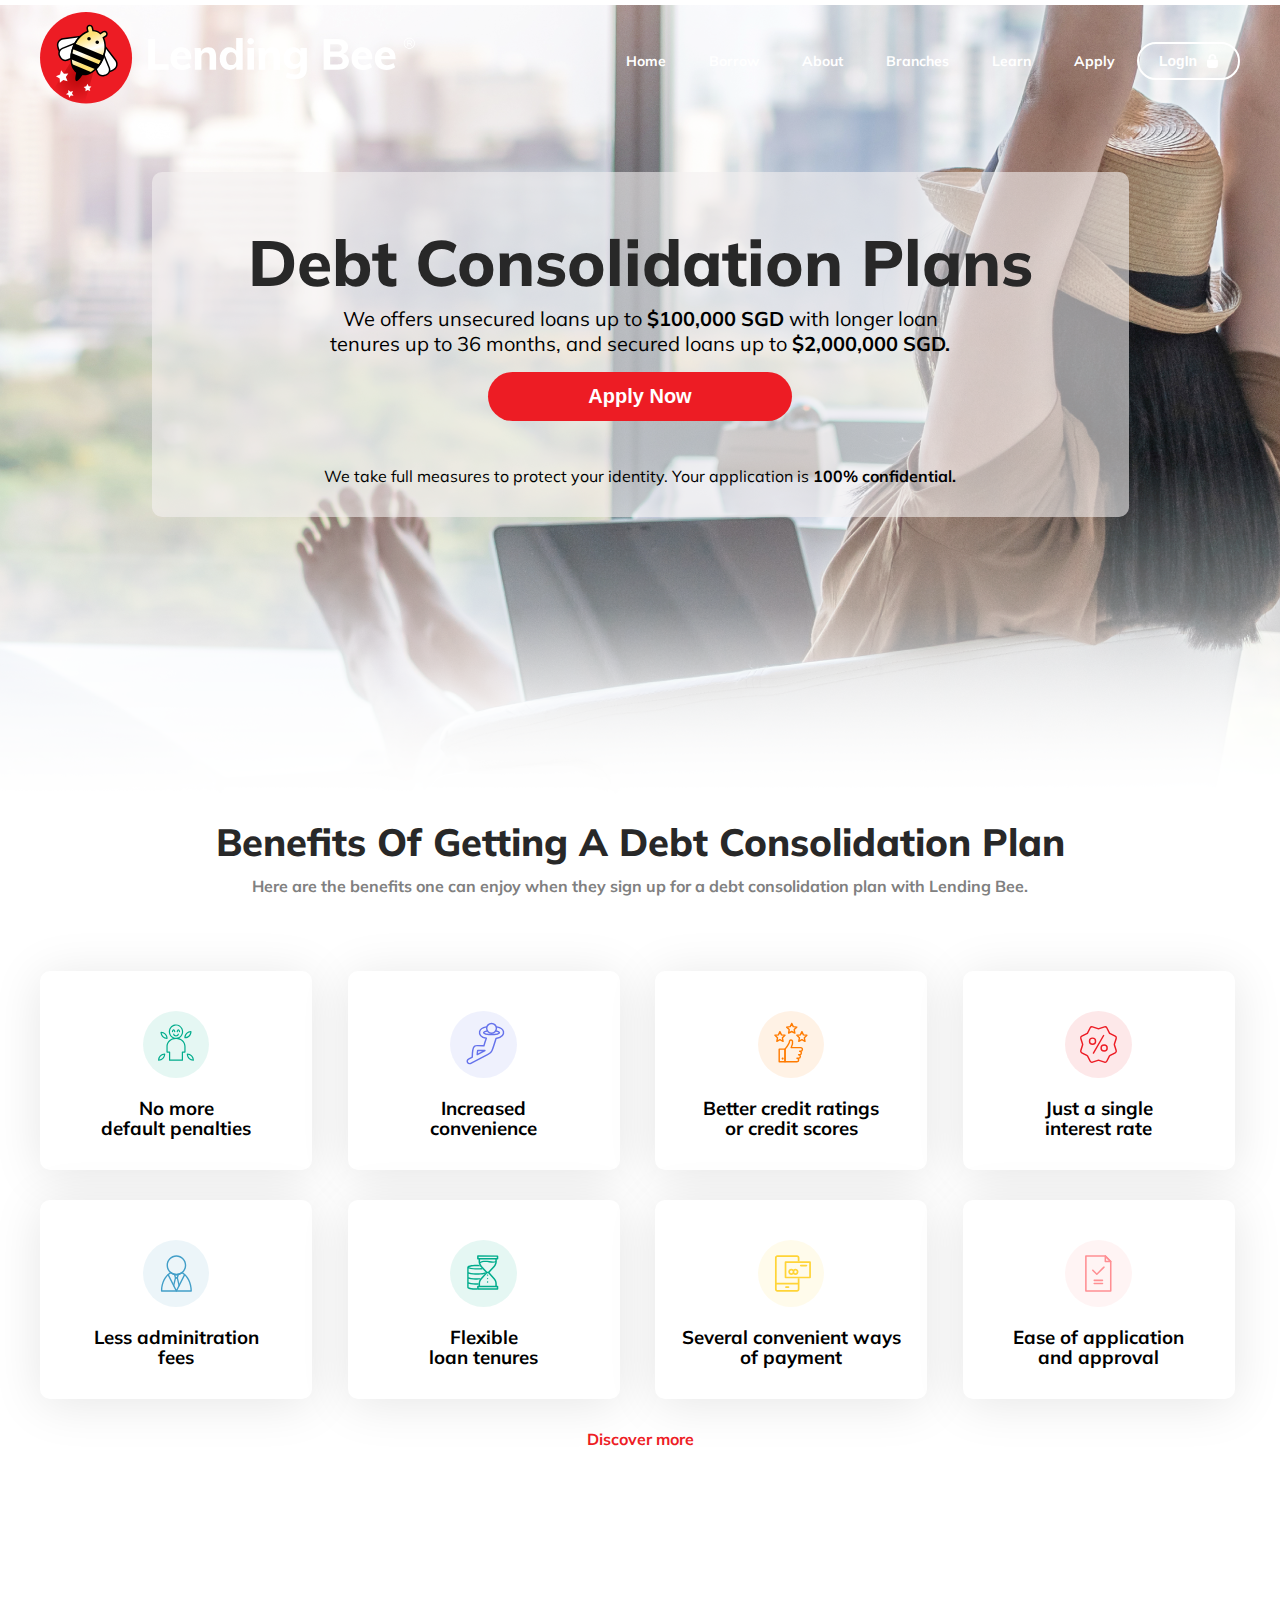
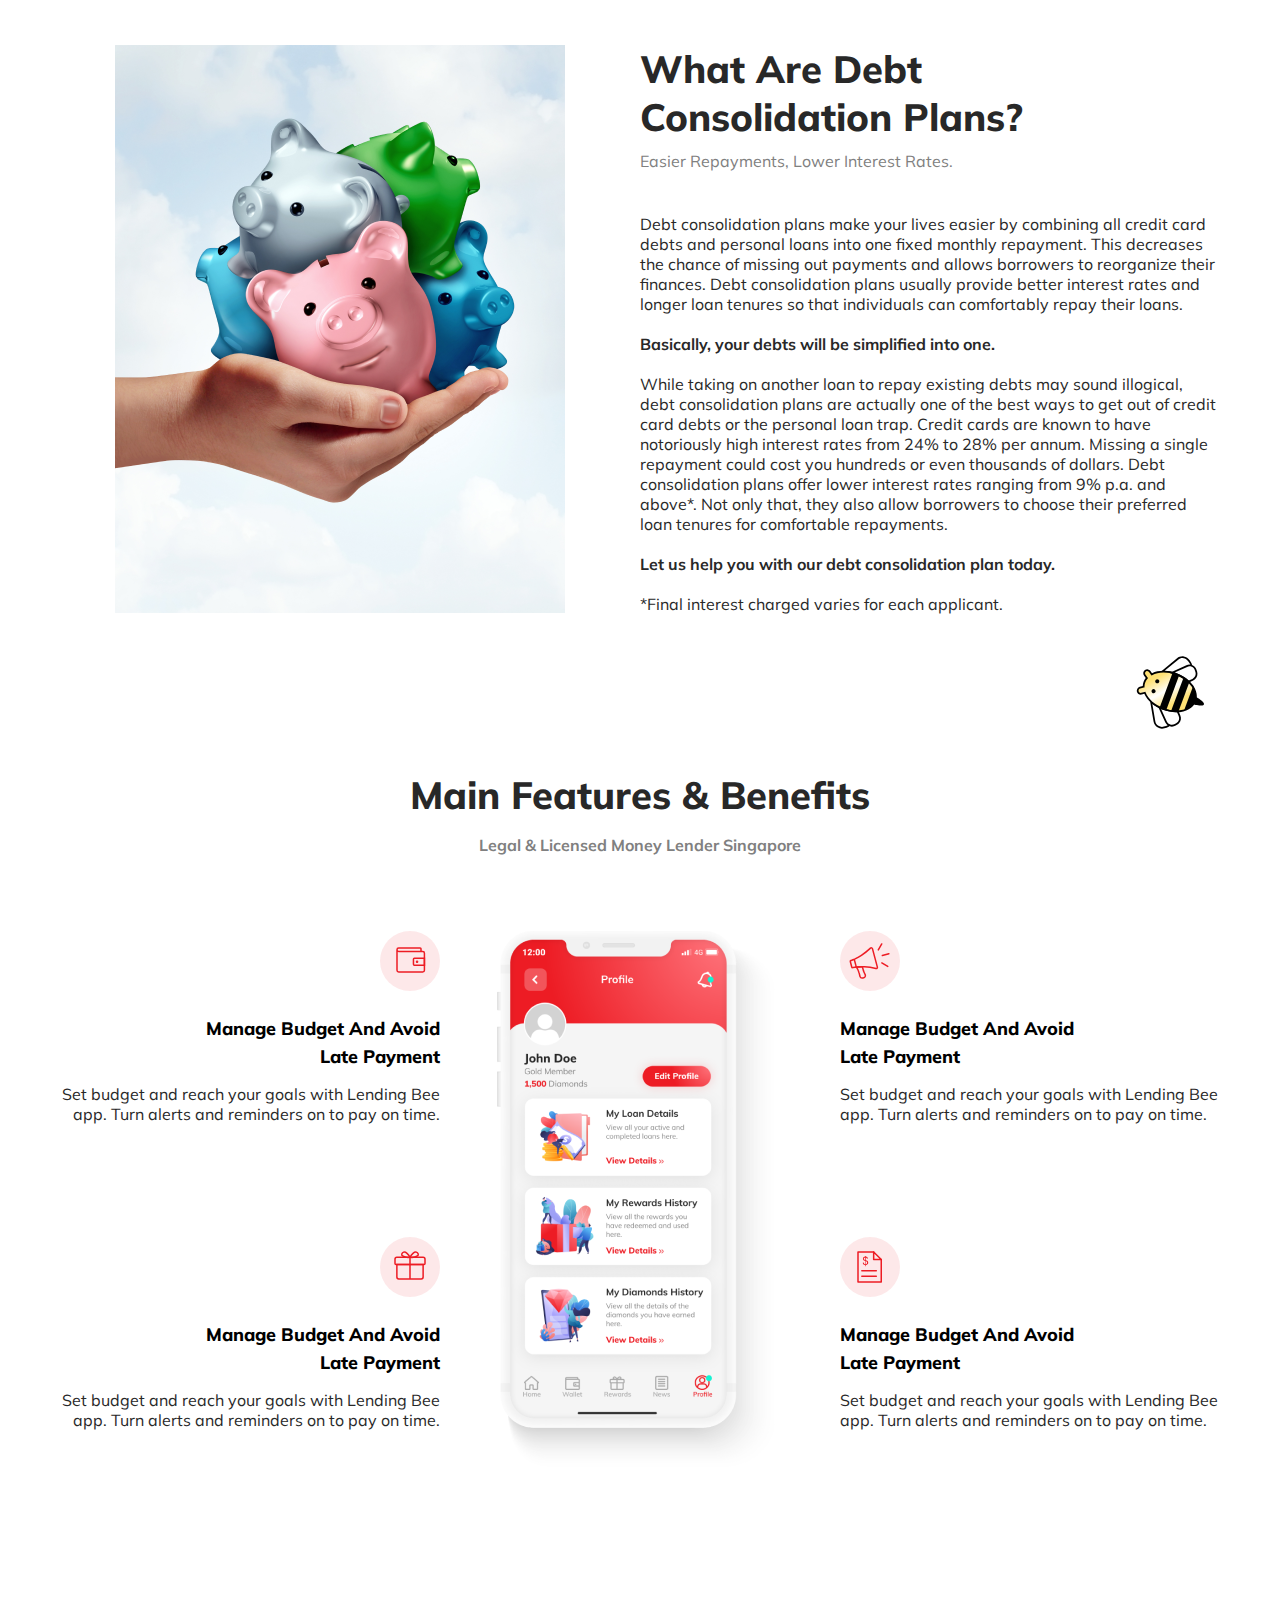
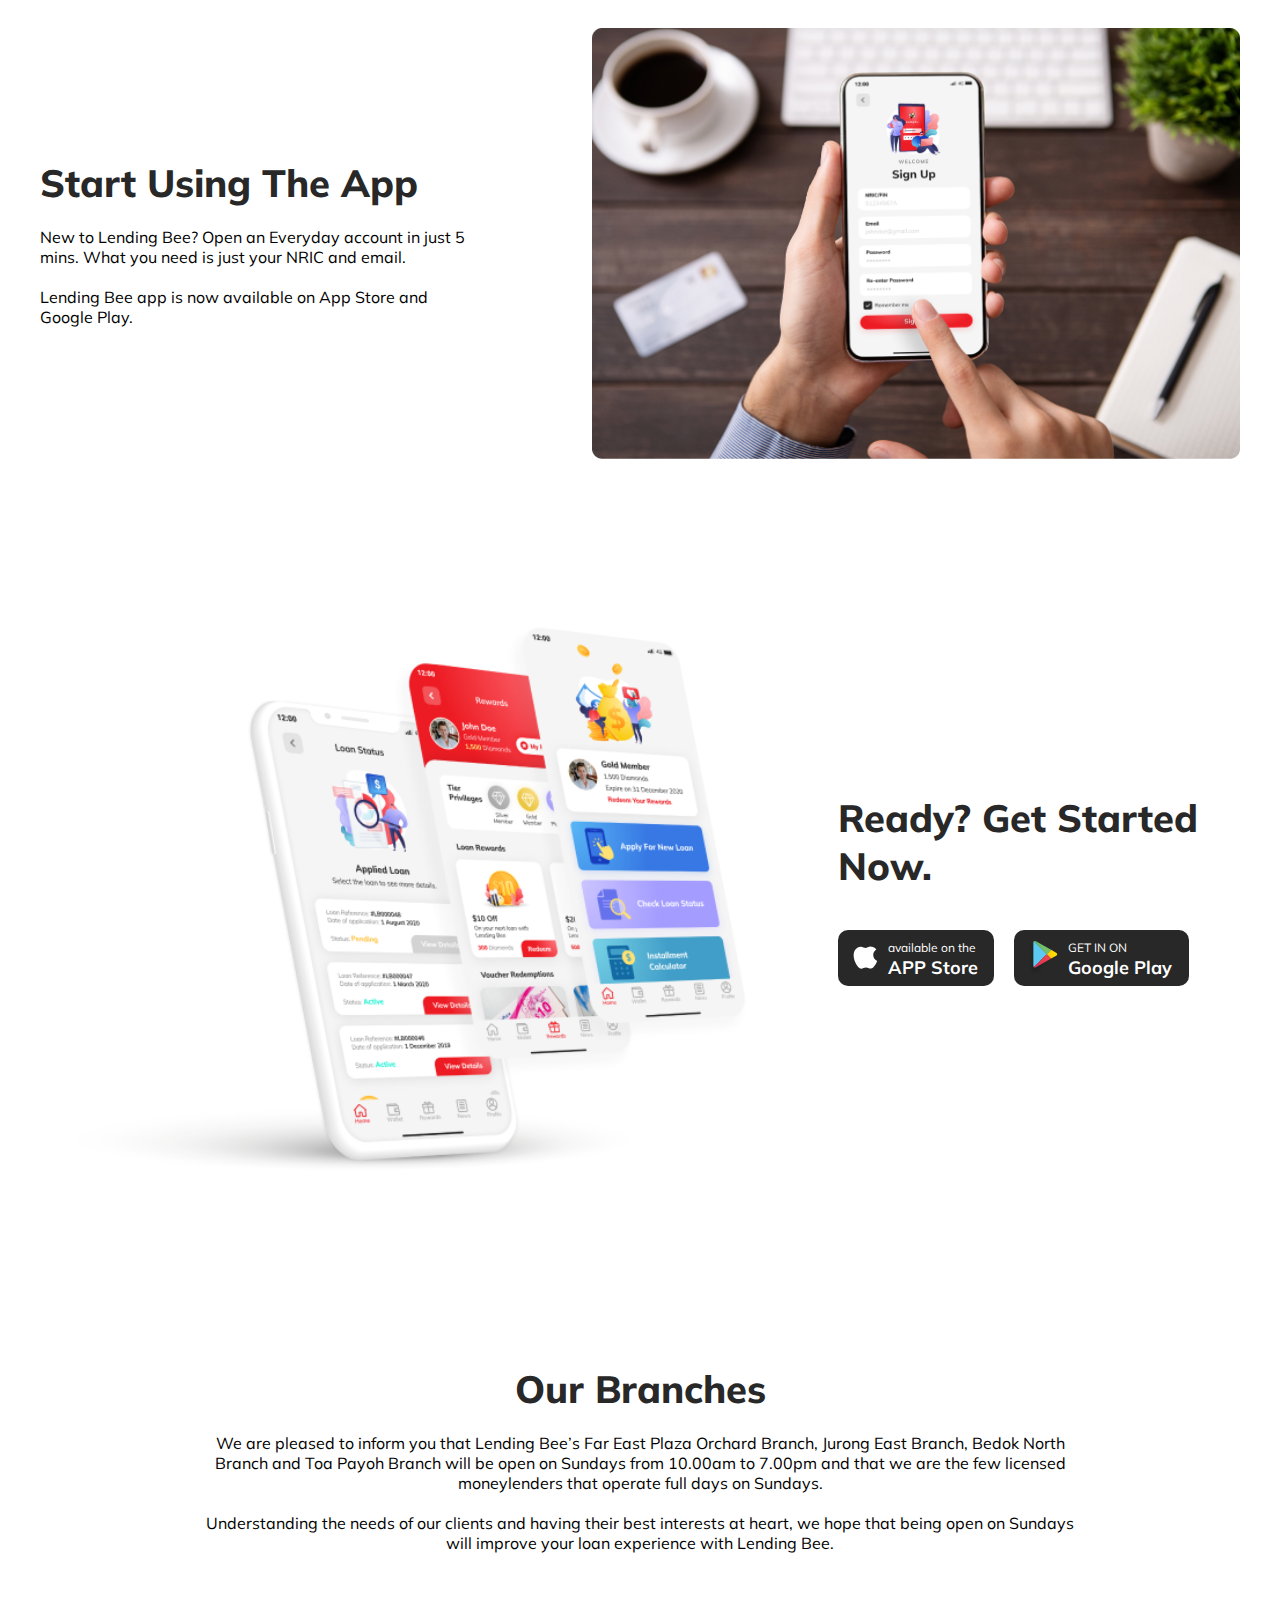
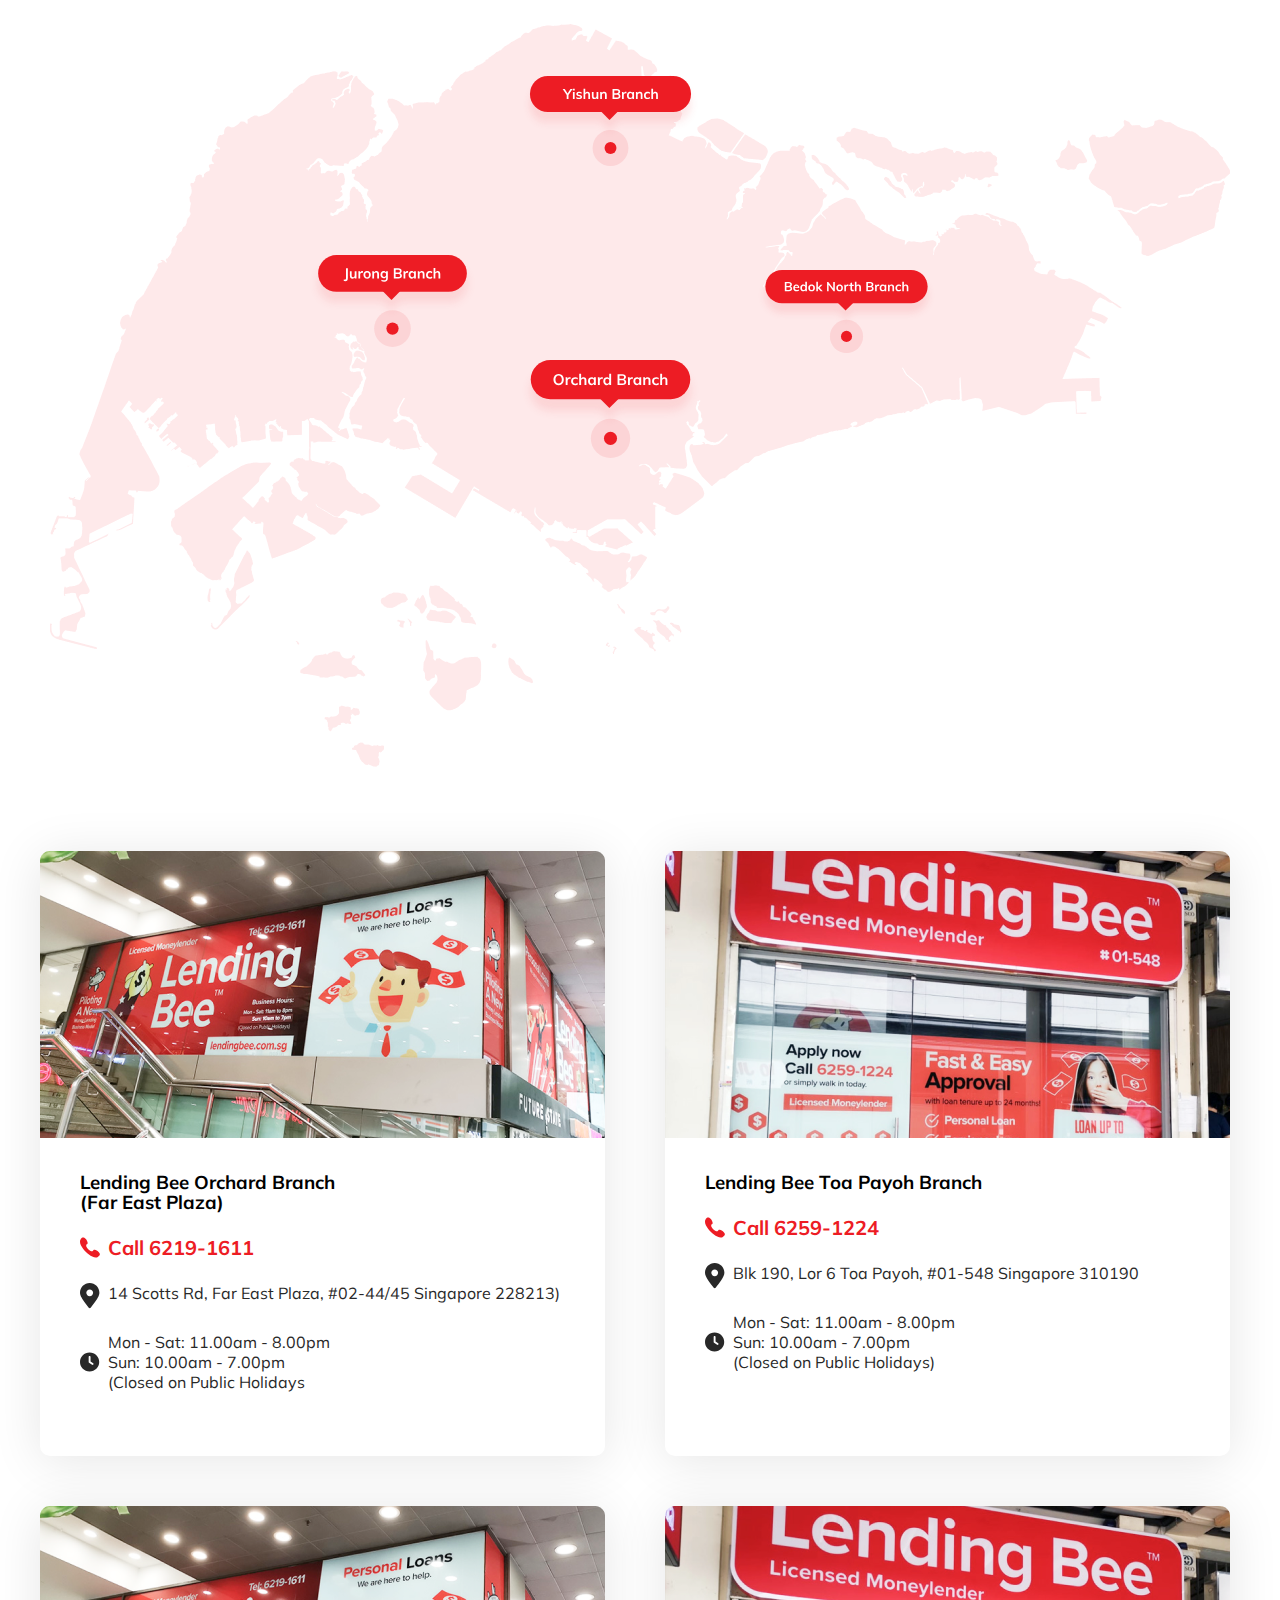
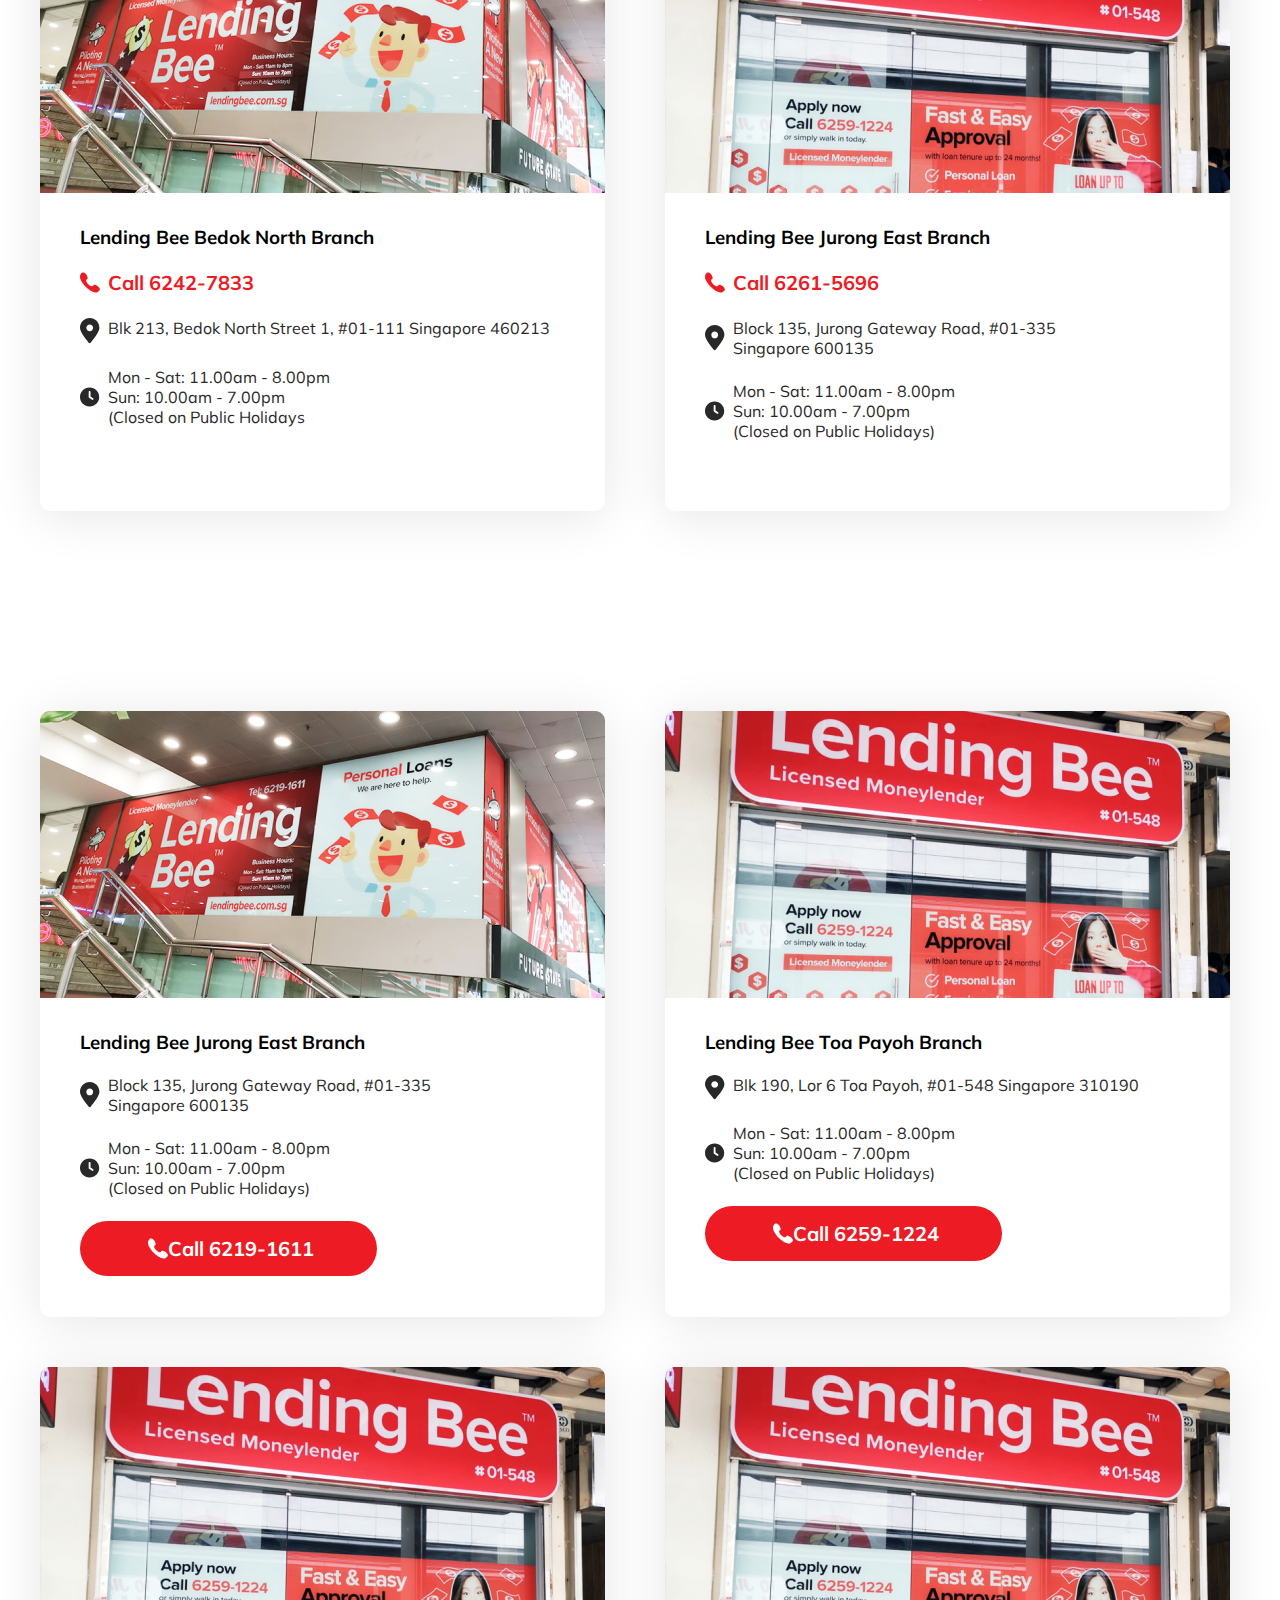
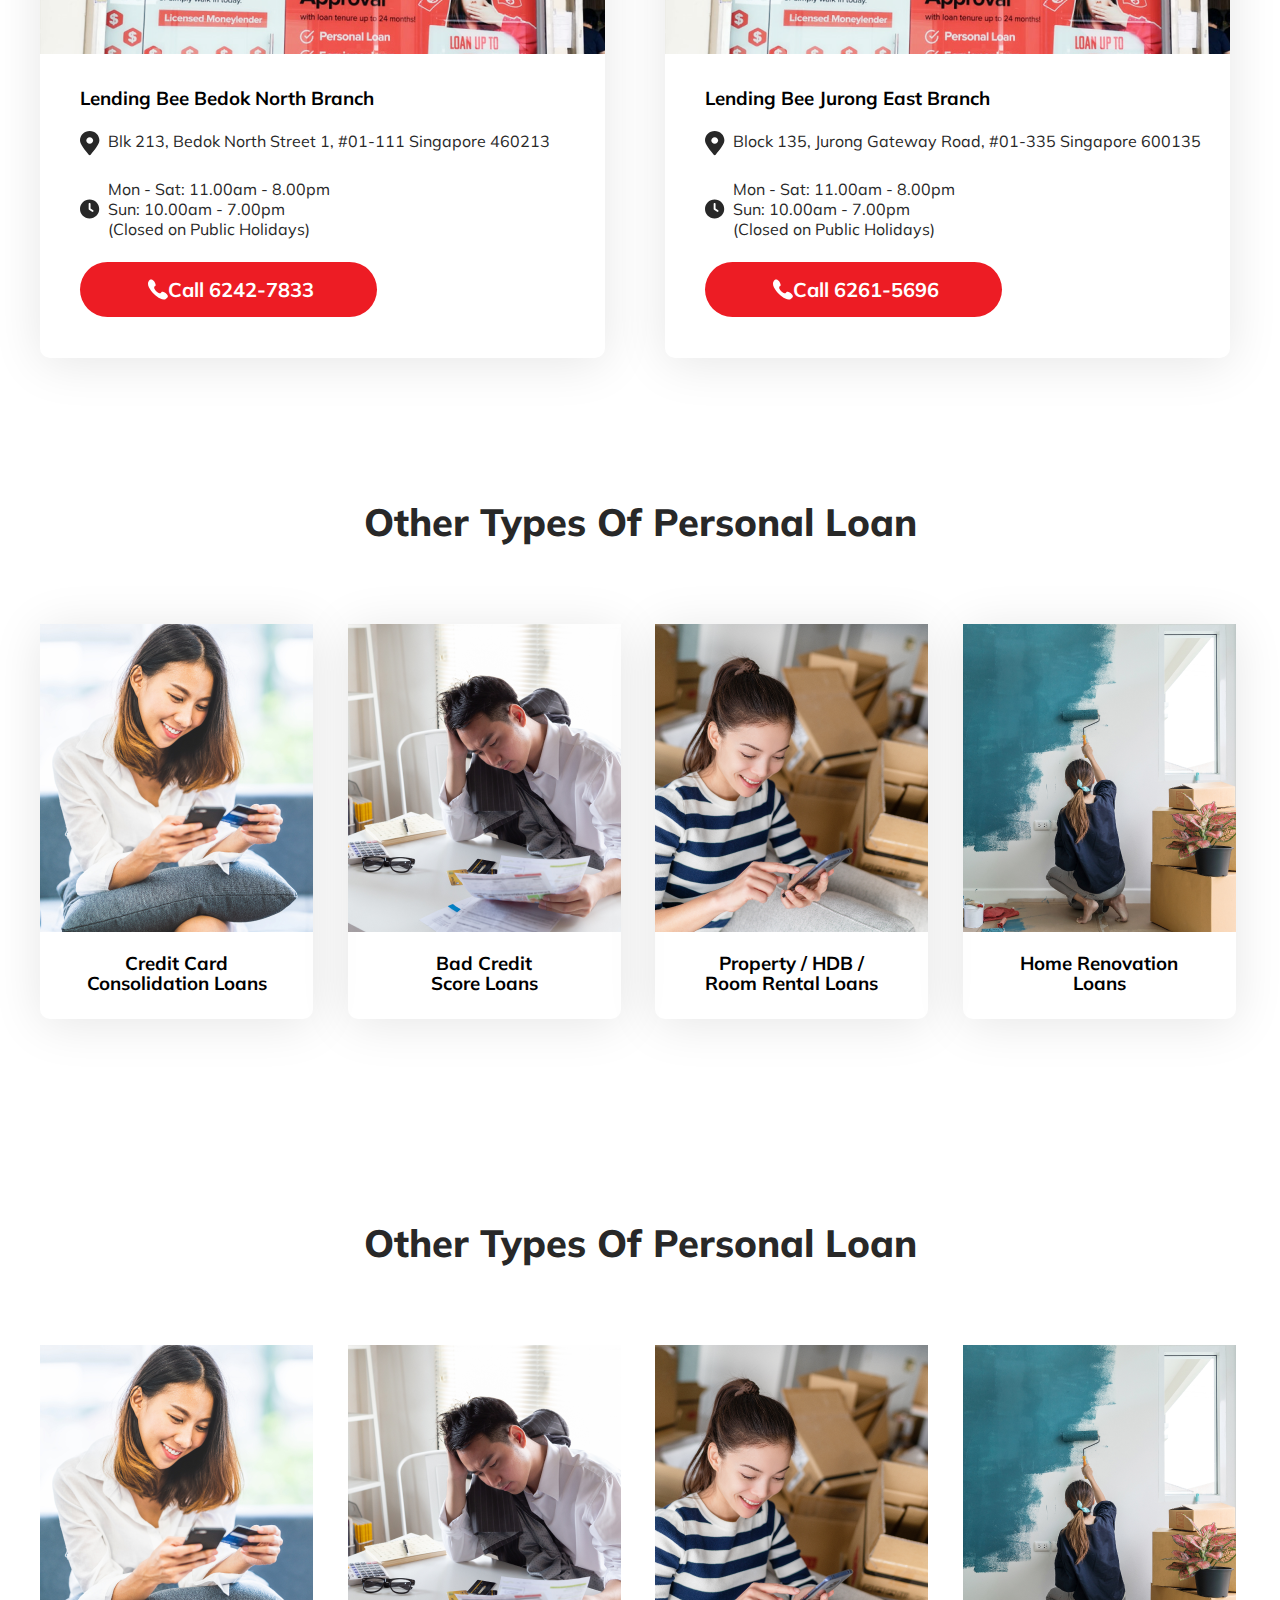
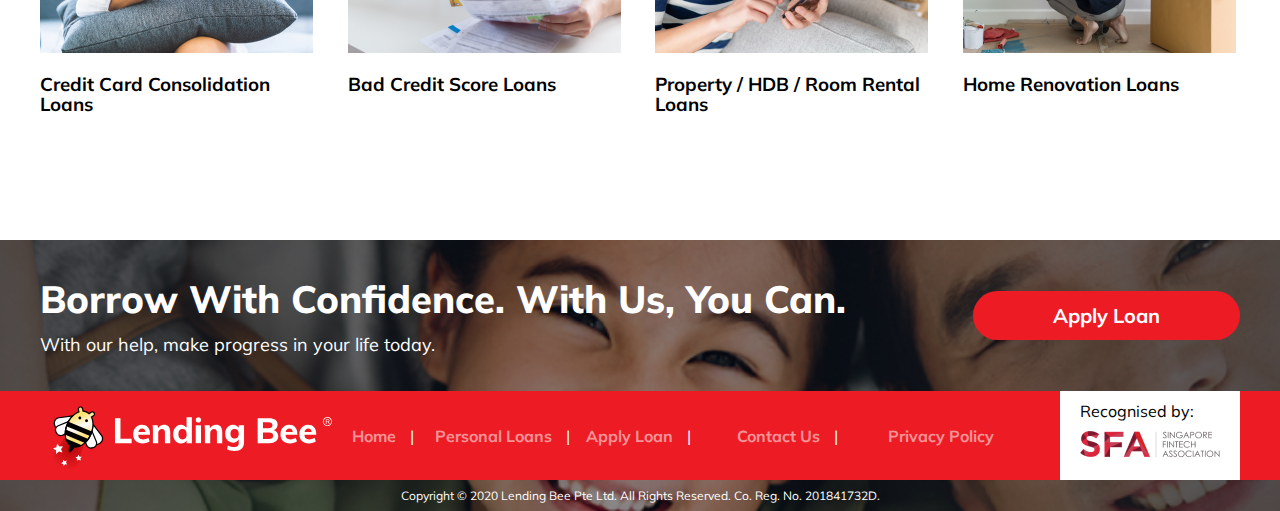
==== index.html @ 5d1e8ee1 "first commit" ====
<!DOCTYPE html>
<html lang="en">
<head>
    <meta charset="UTF-8">
    <meta http-equiv="X-UA-Compatible" content="IE=edge">
    <meta name="viewport" content="width=device-width, initial-scale=1.0">
    <link rel="stylesheet" href="./css/main.css">
    <!-- font -->
    <link rel="preconnect" href="https://fonts.googleapis.com">
    <link rel="preconnect" href="https://fonts.gstatic.com" crossorigin>
    <link href="https://fonts.googleapis.com/css2?family=Mulish:wght@400;700;800&display=swap" rel="stylesheet">

    <title>Lending BEE</title>
</head>
<body>
    <!-- wrappar -->
    <div class="wrappar ">

       <!--  header -->
        <header>
            <div class="container header-container">
                <a class="header-title" href="#">
                    <img class="header-title" src="./img/Group 108.svg" alt="logo">
                </a>
                <div class="navbar">
                    <div class="nav">
                        <a href="#" class="nav-link">Home</a>
                        <a href="#" class="nav-link">Borrow</a>
                        <a href="#" class="nav-link">About</a>
                        <a href="#" class="nav-link">Branches</a>
                        <a href="#" class="nav-link">Learn</a>
                        <a href="#" class="nav-link">Apply</a>
                    </div>
                    <button class="header-btn">
                        <a  class="btn-link" href="#">LogIn</a>
                        <img  class="header-btn-img" src="./img/Group.png" alt="logo">
                    </button>
                </div>
            </div>
        </header>
        <!--  header -->

        <!-- hero -->
        <section class="hero">
            <div class="container hero-container">
                <div class="hero-list">
                    <h2 class="hero-title">
                        Debt Consolidation Plans
                    </h2>
                    <p class="hero-paragrf">
                        We offers unsecured loans up to <b>$100,000 SGD</b> with longer loan tenures up to 36 months, and secured loans up to <b>$2,000,000 SGD.</b>
                    </p>
                    <button class="btn hero-btn">
                        Apply Now
                    </button>
                    <p class="hero-paragrf-1">
                        We take full measures to protect your identity. Your application is <b>100% confidential.</b>
                    </p>
                </div>
            </div>
        </section>
        <!-- hero -->

    </div>
    <!-- wrappar -->

    <!-- benefits  -->
    <section class="benefits">
        <div class="container benefits-container">
            <h2 class="benefits-title">
                Benefits Of Getting A Debt Consolidation Plan
            </h2>
            <p class="benefits-paragrf">
                Here are the benefits one can enjoy when they sign up for a debt consolidation plan with Lending Bee.
            </p>
            <div class="benefits-list">
                <div class="benefits-item item-1">
                    <img class="benefits-img" src="./img/benefits/Icon 1.svg" alt="logo">
                    <h3 class="benefits-title-1">No more <br> default penalties</h3>
                </div>
                <div class="benefits-item item-2">
                    <img class="benefits-img" src="./img/benefits/Icon 1 (1).svg" alt="logo">
                    <h3 class="benefits-title-1">Increased <br> convenience</h3>
                </div>
                <div class="benefits-item item-1">
                    <img class="benefits-img" src="./img/benefits/Icon 5.svg" alt="logo">
                    <h3 class="benefits-title-1">Better credit ratings <br> or credit scores</h3>
                </div>
                <div class="benefits-item item-2">
                    <img class="benefits-img" src="./img/benefits/Icon 1 (2).svg" alt="logo">
                    <h3 class="benefits-title-1">Just a single <br> interest rate</h3>
                </div>
                <div class="benefits-item item-1">
                    <img class="benefits-img" src="./img/benefits/Icon 1 (5).svg" alt="logo">
                    <h3 class="benefits-title-1">Less adminitration <br> fees</h3>
                </div>
                <div class="benefits-item item-2">
                    <img class="benefits-img" src="./img/benefits/Icon 1 (4).svg" alt="logo">
                    <h3 class="benefits-title-1">Flexible <br> loan tenures</h3>
                </div>
                <div class="benefits-item item-1">
                    <img class="benefits-img" src="./img/benefits/Icon1.svg" alt="logo">
                    <h3 class="benefits-title-1">Several convenient  ways <br> of payment</h3>
                </div>
                <div class="benefits-item item-2">
                    <img class="benefits-img" src="./img/benefits/Icon 1 (3).svg" alt="logo">
                    <h3 class="benefits-title-1">Ease of application<br> and approval</h3>
                </div>
            </div>
            <p class="benefits-paragrf-1">Discover more</p>
        </div>
    </section>
    <!-- benefits -->

    <!-- plans -->
    <section class="plans">
        <div class="container plans-container">
            <div class="plans-menu">
            <img class="plans-menu-img" src="./img/plans/Image.png" alt="logo">
            <div class="plans-list">
                <h2 class="plans-title">What Are Debt Consolidation Plans?</h2> 
                <p class="plans-paragrf">Easier Repayments, Lower Interest Rates.</p>
                <p class="plans-paragrf-1">
                    Debt consolidation plans make your lives easier by combining all credit card debts and personal loans into one fixed monthly repayment. This decreases the chance of missing out payments and allows borrowers to reorganize their finances. Debt consolidation plans usually provide better interest rates and longer loan tenures so that individuals can comfortably repay their loans.
                    <br><br>
                    <b>Basically, your debts will be simplified into one.</b>
                    <br><br>
                    While taking on another loan to repay existing debts may sound illogical, debt consolidation plans are actually one of the best ways to get out of credit card debts or the personal loan trap. Credit cards are known to have notoriously high interest rates from 24% to 28% per annum. Missing a single repayment could cost you hundreds or even thousands of dollars. Debt consolidation plans offer lower interest rates ranging from 9% p.a. and above*. Not only that, they also allow borrowers to choose their preferred loan tenures for comfortable repayments.
                    <br><br>
                    <b>Let us help you with our debt consolidation plan today.</b>
                    <br><br>
                    *Final interest charged varies for each applicant.
                </p>
            </div>
        </div>
            <img class="plans-img" src="./img/plans/Group 83.svg" alt="logo">
        </div>
    </section>
    <!-- plans -->

    <!--feature -->
     <section class="feature">
        <div class="container feature-container">
            <h2 class="feature-title">Main Features & Benefits</h2>
            <p class="feature-paragrf">Legal & Licensed Money Lender Singapore</p>
            <div class="feature-menu">
                <div class="feature-list">
                    <div class="feature-item">
                        <img  src="./img/benefits/feature/Group 931.svg" alt="logo" class="feature-item-img">
                        <h3 class="feature-item-title">Manage Budget And Avoid <br> Late Payment</h3>
                        <p class="feature-item-paragrf">
                            Set budget and reach your goals with Lending Bee app. Turn alerts and reminders on to pay on time.
                        </p>
                    </div>
                    <div class="feature-item">
                        <img  src="./img/benefits/feature/Group 932.svg" alt="logo" class="feature-item-img">
                        <h3 class="feature-item-title">Manage Budget And Avoid <br> Late Payment</h3>
                        <p class="feature-item-paragrf">
                            Set budget and reach your goals with Lending Bee app. Turn alerts and reminders on to pay on time.
                        </p>
                    </div>
                </div>
                <img class="feature-img" src="./img/benefits/feature/Mobile MockUp-01 1.png" alt="logo">
                <div class="feature-list">
                    <div class="feature-item-1">
                        <img  src="./img/benefits/feature/Group 933.svg" alt="logo" class="feature-item-img">
                        <h3 class="feature-item-title">Manage Budget And Avoid <br> Late Payment</h3>
                        <p class="feature-item-paragrf">
                            Set budget and reach your goals with Lending Bee app. Turn alerts and reminders on to pay on time.
                        </p>
                    </div>
                    <div class="feature-item-1">
                        <img  src="./img/benefits/feature/Group 934.svg" alt="logo" class="feature-item-img">
                        <h3 class="feature-item-title">Manage Budget And Avoid <br> Late Payment</h3>
                        <p class="feature-item-paragrf">
                            Set budget and reach your goals with Lending Bee app. Turn alerts and reminders on to pay on time.
                        </p>
                    </div>
                </div>
            </div>
        </div>
    </section> 
    <!-- feature-->

    <!-- using -->
    <section class="using">
        <div class="container using-container">
            <div class="using-list">
                <h2 class="using-title">
                    Start Using The App
                </h2>
                <p class="using-paragrf">
                    New to Lending Bee? 
                    Open an Everyday account in just 5 mins.
                    What you need is just your NRIC and email. 
                    <br><br>
                    Lending Bee app is now available on 
                    App Store and Google Play. 
                </p>
            </div>
            <img src="./img/img-1/290906860 1.png" alt="logo" class="using-img">
        </div>
    </section>
    <!-- using -->

    <!-- ready -->
    <section class="ready">
        <div class="container ready-container">
            <img src="./img/img-1/Mockup 2.png" alt="" class="ready-img">
            <div class="reaady-menu">
                <h2 class="ready-title">
                    Ready? Get Started Now.
                </h2>
                <div class="ready-list">
                    <div class="ready-item">
                        <img src="./img/img-1/Vector (1).svg" alt="logo" class="ready-svg">
                        <div class="ready-item-1">
                            <p class="ready-item-paragrf">
                              available on the
                            </p>
                            <h3 class="ready-item-title">APP Store</h3>
                        </div>
                    </div>
                    <div class="ready-item">
                        <img src="./img/img-1/Group 945.svg" alt="logo" class="ready-svg">
                        <div class="ready-item-1">
                            <p class="ready-item-paragrf">
                              GET IN ON
                            </p>
                            <h3 class="ready-item-title">Google Play</h3>
                        </div>
                    </div>
                </div>
            </div>
        </div>
    </section> 
    <!-- ready -->

    <!-- branches -->
    <section class="branches">
        <div class="container branches-container">
            <h2 class="branches-title">
                Our Branches
            </h2>
            <p class="branches-paragrf">
                We are pleased to inform you that Lending Bee’s Far East Plaza Orchard Branch, Jurong East Branch, Bedok North Branch and Toa Payoh Branch will be open on Sundays from 10.00am to 7.00pm and that we are the few licensed moneylenders that operate full days on Sundays.
                <br> <br>
                Understanding the needs of our clients and having their best interests at heart, we hope that being open on Sundays will improve your loan experience with Lending Bee.
            </p>
            <div class="branches-list">
                <img class="branches-map" src="./img/img-1/Vector.png" alt="logo">
                <img src="./img/branches/Group 703.svg" alt="logo" class="branches-svg">
                <img src="./img/branches/Group 704.svg" alt="logo" class="branches-svg-1">
                <img src="./img/branches/Group 705.svg" alt="logo" class="branches-svg-2">
                <img src="./img/branches/Group 706.svg" alt="logo" class="branches-svg-3">
            </div>
            <div class="branches-cart">
                <div class="branches-cart-menu">
                    <img src="./img/img-1/Bacg.png" alt="logo" width="100%" class="branches-cart-menu-img">
                    <div class="branches-cart-list">
                        <h3 class="branches-cart-title">Lending Bee Orchard Branch <br> (Far East Plaza)</h3>
                        <div class="branches-cart-item">
                            <img src="./img/branches/Vector (1).svg" alt="logo" class="branches-cart-svg">
                            <a href="#" class="branches-number">Call 6219-1611</a>
                        </div>
                        <div class="branches-cart-item">
                            <img src="./img/branches/Group 535.svg" alt="logo" class="branches-cart-svg">
                            <a href="#" class="branches-time">14 Scotts Rd, Far East Plaza, #02-44/45 Singapore 228213)</a>
                        </div>
                        <div class="branches-cart-item">
                            <img src="./img/branches/Vector (2).svg" alt="logo" class="branches-cart-svg">
                            <a href="#" class="branches-time">
                                Mon - Sat: 11.00am - 8.00pm 
                                <br> 
                                Sun: 10.00am - 7.00pm
                                <br> 
                                (Closed on Public Holidays</a>
                            </div>
                        </div>
                    </div>
                <div class="branches-cart-menu">
                    <img src="./img/img-1/Bacg (1).png"  width="100%" alt="logo" class="branches-cart-menu-img">
                    <div class="branches-cart-list">

                        <h3 class="branches-cart-title">Lending Bee Toa Payoh Branch </h3>
                        <div class="branches-cart-item">
                            <img src="./img/branches/Vector (1).svg" alt="logo" class="branches-cart-svg">
                            <a href="#" class="branches-number">Call 6259-1224</a>
                        </div>
                        <div class="branches-cart-item">
                            <img src="./img/branches/Group 535.svg" alt="logo" class="branches-cart-svg">
                            <a href="#" class="branches-time">Blk 190, Lor 6 Toa Payoh, #01-548 Singapore 310190</a>
                        </div>
                        <div class="branches-cart-item">
                            <img src="./img/branches/Vector (2).svg" alt="logo" class="branches-cart-svg">
                            <a href="#" class="branches-time">
                                Mon - Sat: 11.00am - 8.00pm
                                <br> 
                                Sun: 10.00am - 7.00pm
                                <br> 
                                (Closed on Public Holidays)
                            </a>
                        </div>
                    </div>
                </div>
                <div class="branches-cart-menu">
                    <img src="./img/img-1/Bacg.png"  width="100%" alt="logo" class="branches-cart-menu-img">
                    <div class="branches-cart-list">
                        <h3 class="branches-cart-title">Lending Bee Bedok North Branch </h3>
                        <div class="branches-cart-item">
                            <img src="./img/branches/Vector (1).svg" alt="logo" class="branches-cart-svg">
                            <a href="#" class="branches-number">Call 6242-7833</a>
                        </div>
                        <div class="branches-cart-item">
                            <img src="./img/branches/Group 535.svg" alt="logo" class="branches-cart-svg">
                            <a href="#" class="branches-time">Blk 213, Bedok North Street 1, #01-111 Singapore 460213</a>
                        </div>
                        <div class="branches-cart-item">
                            <img src="./img/branches/Vector (2).svg" alt="logo" class="branches-cart-svg">
                            <a href="#" class="branches-time">
                                Mon - Sat: 11.00am - 8.00pm
                                <br> 
                                Sun: 10.00am - 7.00pm
                                <br> 
                                (Closed on Public Holidays</a>
                            </div>
                        </div>
                    </div>
                <div class="branches-cart-menu">
                    <img src="./img/img-1/Bacg (1).png"  width="100%" alt="logo" class="branches-cart-menu-img">
                    <div class="branches-cart-list">

                        <h3 class="branches-cart-title">Lending Bee Jurong East Branch  </h3>
                        <div class="branches-cart-item">
                            <img src="./img/branches/Vector (1).svg" alt="logo" class="branches-cart-svg">
                            <a href="#" class="branches-number">Call 6261-5696</a>
                        </div>
                        <div class="branches-cart-item">
                            <img src="./img/branches/Group 535.svg" alt="logo" class="branches-cart-svg">
                            <a href="#" class="branches-time">Block 135, Jurong Gateway Road, #01-335 <br> Singapore 600135</a>
                        </div>
                        <div class="branches-cart-item">
                            <img src="./img/branches/Vector (2).svg" alt="logo" class="branches-cart-svg">
                            <a href="#" class="branches-time">
                                Mon - Sat: 11.00am - 8.00pm
                                <br> 
                                Sun: 10.00am - 7.00pm
                                <br> 
                                (Closed on Public Holidays)
                            </a>
                        </div>
                    </div>
                </div>
            </div>
            <div class="branches-cart_1">
                <div class="branches-cart-menu">
                    <img src="./img/img-1/Bacg.png"  width="100%" alt="logo" class="branches-cart-menu-img">
                    <div class="branches-cart-list">
                        <h3 class="branches-cart-title">Lending Bee Jurong East Branch  </h3>
                        
                        <div class="branches-cart-item">
                            <img src="./img/branches/Group 535.svg" alt="logo" class="branches-cart-svg">
                            <a href="#" class="branches-time">Block 135, Jurong Gateway Road, #01-335 <br> Singapore 600135</a>
                        </div>
                        <div class="branches-cart-item">
                            <img src="./img/branches/Vector (2).svg" alt="logo" class="branches-cart-svg">
                            <a href="#" class="branches-time">
                                Mon - Sat: 11.00am - 8.00pm
                                <br> 
                                Sun: 10.00am - 7.00pm
                                <br> 
                                (Closed on Public Holidays)
                            </a>
                        </div>
                        <a href="#" class="branches-number-1"><img class="branches-numer-svg-1" src="./img/branches/Vector.svg" alt=""> Call 6219-1611</a>
                    </div>
                </div>
                <div class="branches-cart-menu">
                    <img src="./img/img-1/Bacg (1).png"  width="100%" alt="logo" class="branches-cart-menu-img">
                    <div class="branches-cart-list">
                        <h3 class="branches-cart-title">Lending Bee Toa Payoh Branch</h3>
                        <div class="branches-cart-item">
                            <img src="./img/branches/Group 535.svg" alt="logo" class="branches-cart-svg">
                            <a href="#" class="branches-time">Blk 190, Lor 6 Toa Payoh, #01-548 Singapore 310190</a>
                        </div>
                        <div class="branches-cart-item">
                            <img src="./img/branches/Vector (2).svg" alt="logo" class="branches-cart-svg">
                            <a href="#" class="branches-time">
                                Mon - Sat: 11.00am - 8.00pm
                                <br> 
                                Sun: 10.00am - 7.00pm
                                <br> 
                                (Closed on Public Holidays)
                            </a>
                        </div>
                        <a href="#" class="branches-number-1"><img class="branches-numer-svg-1" src="./img/branches/Vector.svg" alt=""> Call 6259-1224</a>
                    </div>
                </div>
                <div class="branches-cart-menu">
                    <img src="./img/img-1/Bacg (1).png"  width="100%" alt="logo" class="branches-cart-menu-img">
                    <div class="branches-cart-list">
                        <h3 class="branches-cart-title">Lending Bee Bedok North Branch  </h3>
                        <div class="branches-cart-item">
                            <img src="./img/branches/Group 535.svg" alt="logo" class="branches-cart-svg">
                            <a href="#" class="branches-time">Blk 213, Bedok North Street 1, #01-111 Singapore 460213</a>
                        </div>
                        <div class="branches-cart-item">
                            <img src="./img/branches/Vector (2).svg" alt="logo" class="branches-cart-svg">
                            <a href="#" class="branches-time">
                                Mon - Sat: 11.00am - 8.00pm
                                <br> 
                                Sun: 10.00am - 7.00pm
                                <br> 
                                (Closed on Public Holidays)
                            </a>
                        </div>
                        <a href="#" class="branches-number-1"><img class="branches-numer-svg-1" src="./img/branches/Vector.svg" alt="">Call 6242-7833</a>
                    </div>
                </div>
                <div class="branches-cart-menu">
                    <img src="./img/img-1/Bacg (1).png"  width="100%" alt="logo" class="branches-cart-menu-img">
                    <div class="branches-cart-list">
                        <h3 class="branches-cart-title">Lending Bee Jurong East Branch  </h3>
                        <div class="branches-cart-item">
                            <img src="./img/branches/Group 535.svg" alt="logo" class="branches-cart-svg">
                            <a href="#" class="branches-time">Block 135, Jurong Gateway Road, #01-335 Singapore 600135</a>
                        </div>
                        <div class="branches-cart-item">
                            <img src="./img/branches/Vector (2).svg" alt="logo" class="branches-cart-svg">
                            <a href="#" class="branches-time">
                                Mon - Sat: 11.00am - 8.00pm
                                <br> 
                                Sun: 10.00am - 7.00pm
                                <br> 
                                (Closed on Public Holidays)
                            </a>
                        </div>
                        <a href="#" class="branches-number-1"><img class="branches-numer-svg-1"  src="./img/branches/Vector.svg" alt="">Call 6261-5696</a>
                    </div>
                </div>
            </div>
        </div>
    </section> 
    <!-- branches -->

    <!-- other -->
    <section class="other">
        <div class="container other-container">
             <h2 class="other-title">
                Other Types Of Personal Loan
             </h2>       
             <div class="other-cart">
                <div class="other-item other-item-1">
                    <img src="./img/other/Image.png" alt="logo" class="other-img">
                    <h3 class="other-title-1">
                        Credit Card <br>
                        Consolidation Loans
                    </h3>
                </div>
                <div class="other-item ">
                    <img src="./img/other/Image (1).png" alt="logo" class="other-img">
                    <h3 class="other-title-1">
                        Bad Credit <br>
                        Score Loans
                    </h3>
                </div>
                <div class="other-item other-item-1">
                    <img src="./img/other/Image (2).png" alt="logo" class="other-img">
                    <h3 class="other-title-1">
                        Property / HDB / <br>
                        Room Rental Loans
                    </h3>
                </div>
                <div class="other-item ">
                    <img src="./img/other/Image (3).png" alt="logo" class="other-img">
                    <h3 class="other-title-1">
                        Home Renovation <br> Loans
                    </h3>
                </div>
             </div>
        </div>
    </section>
    <!--  other-->
      <!-- other -->
      <section class="other">
        <div class="container other-container">
             <h2 class="other-title">
                Other Types Of Personal Loan
             </h2>       
             <div class="other-cart">
                <div class="other-item-2 other-item-1">
                    <img src="./img/other/Image.png" alt="logo" class="other-img">
                    <h3 class="other-title-2">
                        Credit Card 
                        Consolidation Loans
                    </h3>
                </div>
                <div class="other-item-2 ">
                    <img src="./img/other/Image (1).png" alt="logo" class="other-img">
                    <h3 class="other-title-2">
                        Bad Credit 
                        Score Loans
                    </h3>
                </div>
                <div class="other-item-2 other-item-1">
                    <img src="./img/other/Image (2).png" alt="logo" class="other-img">
                    <h3 class="other-title-2">
                        Property / HDB / 
                        Room Rental Loans
                    </h3>
                </div>
                <div class="other-item-2 ">
                    <img src="./img/other/Image (3).png" alt="logo" class="other-img">
                    <h3 class="other-title-2">
                        Home Renovation Loans
                    </h3>
                </div>
             </div>
        </div>
    </section>
    <!--  other-->

    <!-- footer-wrappar -->
    <div class="footer-wrappar">

        <!-- borrow -->
        <section class="borrow">
            <div class="container brrow-container">
                <div class="borrow-list">
                    <h2 class="borrow-title">
                        Borrow With Confidence. With Us, You Can.
                    </h2>
                    <p class="borrow-paragrf">
                        With our help, make progress in your life today.
                    </p>
                </div>
                <a href="#" class="borrow-link">
                    Apply Loan
                </a>
            </div>
        </section>
        <!-- borrow -->

        <!-- footer -->
        <footer>
            <div class="container footer-container">
                <a href="#" class=" footer-title"><img class="  footer-title" src="./img/footer/Group 108.svg" alt="logo"></a>
                <div class="footer-menu">
                    <ul class="footer-list">
                        <li class="footer-item">
                            <a href="#" class="footer-link">Home</a>
                        </li>
                        <li class="footer-item">
                            <a href="#" class="footer-link">Personal Loans</a>
                        </li>
                        <li class="footer-item">
                            <a href="#" class="footer-link">Apply Loan</a>
                        </li>
                        <li class="footer-item">
                            <a href="#" class="footer-link">Contact Us</a>
                        </li>
                        <li class="footer-item">
                            <a href="#" class="footer-link">Privacy Policy</a>
                        </li>
                    </ul>
                    <div class="footer-item-2">
                        <p class="footer-paragrf">
                            Recognised by:
                        </p>
                        <img src="./img/footer/01_Logo_Original_Horizontal 1.png" alt="logo" class="footer-png">
                    </div>
                </div>
            </div>
        </footer>
        <!-- footer -->

        <!-- commet -->
        <section class="commet">
            <div class="container container-commet">
                <p class="commet-paragrf">Copyright © 2020 Lending Bee Pte Ltd. All Rights Reserved. Co. Reg. No. 201841732D.</p>
            </div>
        </section>
        <!-- commet -->
    </div>
    <!-- footer-wrappar -->
</body>
</html>
---- css/main.css ----
*{
    margin: 0;
    padding: 0;
    box-sizing: border-box;
}
body{
    font-family: 'Mulish', sans-serif;
    font-size: 16px;
    font-weight: 400;
    line-height: 20px;
    background-color: #FFFFFF;

   
}

h2{
    font-size: 38px;
    font-weight: 800;
    line-height: 48px;
    color: #282828;
}
.btn{
    background-color:#ED1C24;
    border-radius: 50px;
    color: #FFFFFF;
}


.container{
    max-width: 1240px;
    padding-left: 20px;
    padding-right: 20px;
    margin: 0 auto;
}
.wrappar{
    width: 100%;
    background-image: url(../img/Mask\ Group.png);
    background-repeat: no-repeat;
    background-position: center;
    
}

.header-container {
    padding-top: 12px;
    padding-bottom: 13px;
    display: grid;
    grid-template-columns: repeat(2 ,1fr);
    justify-content: space-between;
    align-items: center;
    
}
.header-title{
    width: 80%;
    
}
.navbar {
    display: grid;
    grid-template-columns: repeat(2 ,1fr);
    column-gap: 22px;
}
.nav {
    display: flex;
    align-items: center;
    gap: 43px;

    
}
.nav-link {
    color: #FFFFFF;
    text-decoration: none;
    font-size: 14px;
    font-weight: 700;
}
.nav-link:hover {
    color: #ED1C24;
}

.header-btn {
    width: 103px;
    padding: 9px 20px;
    display: flex;
    align-items: center;
    gap: 10px;
    border: 2px solid #FFFFFF;
    border-radius: 30px;
    background: transparent;
}
.btn-link {
    color: #FFFFFF;
    text-decoration: none;
    font-size: 14px;
    font-weight: 700;
}


.hero-container {
    padding-top: 50px;
    padding-bottom: 295px;
}
.hero-list {
    max-width: 977px;
    background-color: #f3f0f098;
    margin: 0 auto;
    border-radius: 10px;
    padding: 62px 95px 31px 95px;
    text-align: center;
}
.hero-title {
    font-size: 64px;
    font-weight: 800;
    line-height: 56px;
    margin-bottom: 16px;
}
.hero-paragrf {
    font-size: 20px;
    font-weight: 400;
    line-height: 25px;
    max-width: 626px;
    margin: 0 auto;
    margin-bottom: 16px;
}

.hero-btn {
    padding: 12px 100px;
    font-size: 20px;
    font-weight: 700;
    line-height: 25px;
    border: none;
    margin-bottom: 45px;
}
.hero-paragrf-1 {
    font-size: 16px;
    font-weight: 400;
    line-height: 20px;
}


.benefits-container {
    padding-top: 6px;
    padding-bottom: 100px;
    text-align: center;
}
.benefits-title {
    margin-bottom: 10px;
}
.benefits-paragrf {
    font-size: 16px;
    font-weight: 700;
    line-height: 20px;
    color: #808080;
    margin-bottom: 75px;
}
.benefits-list {
   display: grid;
   grid-template-columns: repeat(4,1fr);
   grid-template-rows: repeat(2,1fr);
   gap: 30px;
   margin-bottom: 30px;
}
.benefits-item {
    max-width: 272px;
    padding: 40px 25px 32px 25px;
    text-align: center;
    background-color: #FFFFFF;
    box-shadow: 0px 5px 50px rgba(0, 0, 0, 0.1);
    border-radius: 10px;
}
.benefits-img {
    width: 30%;
}
.benefits-title-1 {
    margin-top: 16px;
}
.benefits-paragrf-1 {
    font-size: 16px;
    font-weight: 700;
    line-height: 20px;
    color: #ED1C24;
}

.plans {
    padding-top: 96px;
    padding-bottom: 127px;
    position: relative;
}


.plans-menu {
    display: grid;
    grid-template-columns: 1fr 1fr;
}
.plans-menu-img{
    display: flex;
    gap: 91px;
    margin:0 auto;
}
.plans-list{
    max-width: 579px;
}

.plans-title {
    max-width: 386px;
    margin-bottom: 10px;
}
.plans-paragrf {
    margin-bottom: 43px;
    color: #808080;
}
.plans-paragrf-1 {
    color: #282828;
}
.plans-img{
    position: absolute;
    right: 60px;
    bottom: 0px;
}


.feature-container {
    padding-top: 30px;
    padding-bottom: 100px;
    text-align: center;
}
.feature-title {
    margin-bottom: 16px;
}
.feature-paragrf {
    font-size: 16px;
    font-weight: 700;
    line-height: 20px;
    color: #808080;
    margin-bottom: 76px;
}
.feature-menu {
    display: grid;
    grid-template-columns: 1fr 1fr 1fr;
}
.feature-list {
    display: grid;
    grid-template-columns: 1fr;
    grid-template-rows: 1fr 1fr;
    row-gap: 73px;
}
.feature-item {
    text-align: end;
}
.feature-img{
    display: block;
    margin: 0 auto;
}
.feature-item-img {
    margin-bottom: 20px;
}
.feature-item-title {
    font-size: 18px;
    font-weight: 800;
    line-height: 28px;
    margin-bottom: 13px;
}
.feature-item-paragrf {
    font-size: 16px;
    font-weight: 400;
    line-height: 20px;
    color: #282828;
}
.feature-item-1 {
    text-align: start;
}
.using {
    padding-top: 58px;
    padding-bottom: 68px;
}

.using-container {
    display: flex;
    justify-content: space-between;
    align-items: center;

}
.using-list {
    max-width: 430px;
}
.using-title {
    margin-bottom: 20px;
}

.using-img {
    width: 54%;
}
.ready {
    padding-top: 68px;
    padding-bottom: 90px;
}

.ready-container {
    display: flex;
    align-items: center;
    gap: 71px;
}
.ready-img {
    width: 70%;
}
.reaady-menu {
    max-width: 465px;
}
.ready-title {
    margin-bottom: 40px;
}
.ready-list {
    display: flex;
    gap: 20px;
}
.ready-item {
    background-color: #282828;
    padding: 8px 15px;
    border-radius: 10px;
    max-width: 182px;
    display: flex;
    gap: 10px;
}
.ready-svg {
    width: 20%;
}

.ready-item-paragrf {
    font-size: 12px;
    color: #FFFFFF;
}
.ready-item-title {
   font-size: 18px;
   line-height: 20px;
   color: #FFFFFF;
    

}
.branches{
    padding-top: 90px;
    padding-bottom: 40px;
}
.branches-container{
    text-align: center;
}
.branches-title {
    margin-bottom: 20px;
}
.branches-paragrf {
    max-width: 880px;
    margin: 0 auto;
    margin-bottom: 71px;
}
.branches-list {
    max-width: 1180px;
    margin: 0 auto;
    position: relative;
    margin-bottom: 80px;
}
.branches-map {


    width: 100%;
}
.branches-svg {
    position: absolute;
    top: 45%;
    left: 40%;
    width: 15%;
}
.branches-svg-1 {
    position: absolute;
    top: 7%;
    left: 40%;
    width: 15%;
}
.branches-svg-2 {
    position: absolute;
    top: 33%;
    right: 25%;
    width: 15%;
}
.branches-svg-3 {
    position: absolute;
    top: 31%;
    left: 22%;
    width: 14%;
}
.branches-cart {
    display: grid;
    grid-template-columns: 1fr 1fr ;
    grid-template-rows: 1fr 1fr;
    text-align: start;
    gap: 50px;
    margin-bottom: 200px;
}
.branches-cart-menu {
    background-color: #FFFFFF;
    box-shadow: 0px 5px 50px rgba(0, 0, 0, 0.1);
    border-radius: 10px;
    max-width: 565px;

}
.branches-cart_1{
    display: grid;
    grid-template-columns: 1fr 1fr ;
    text-align: start;
    gap: 50px;
}
.branches-cart-list {
    padding-left: 40px;
    padding-right: 25px;
    padding-top: 30px;
    padding-bottom: 41px;
}
.branches-cart-list-img {
    width: 90%;
}
.branches-cart-title {
    margin-bottom: 23px;
}
.branches-cart-item {
    margin-bottom: 23px;
    display: flex;
    gap: 8px;
}
.branches-cart-svg {
    width: 4%;
}
.branches-number {
    font-size: 20px;
    font-weight: 700;
    line-height: 25px;
    color: #ED1C24;
    text-decoration: none;
}
.branches-time {
    font-size: 16px;
    font-weight: 400;
    line-height: 20px;
    color: #282828;
    text-decoration: none;
}
.branches-number-1 {
    display: inline-flex;
    white-space: nowrap;
    font-size: 20px;
    font-weight: 700;
    line-height: 25px;
    color: #FFFFFF;
    text-decoration: none;
    padding: 15px 63px;
    background-color: #ED1C24;
    border-radius: 50px;
}
.branches-numer-svg-1{
    margin-left: 5px;
    width: 15%;
}
.other {
    padding-top: 100px;
    padding-bottom: 100px;
}

.other-container {
    text-align: center;

}
.other-title {
    margin-bottom: 78px;
}
.other-cart {
    display: grid;
    grid-template-columns: 1fr 1fr 1fr 1fr;
    column-gap: 30px;
}
.other-item {
    max-width: 273px;
    box-shadow: 0px 5px 50px rgba(0, 0, 0, 0.1);
    border-radius: 10px;
   
}
.other-item-2 {
    max-width: 273px;
 
}
.other-img {
    width: 100%;
    border-top: 10px;
    border-bottom: 10px;
}
.other-title-1 {
    padding-top: 17px;
    padding-bottom: 26px;
}
.other-title-2 {
    text-align: start;
    padding-top: 17px;
    padding-bottom: 26px;
}
.footer-wrappar {
    width: 100%;
    background-image: url(../img/footer/Mask\ Group.png);
    background-repeat: no-repeat;
    background-position: center;
    background-size: cover;
}
.borrow {
    padding-top: 35px;
    padding-bottom: 35px;
}

.brrow-container {
    display: flex;
    justify-content: space-between;
    align-items: center;

}

.borrow-title {
    font-size: 38px;
    font-weight: 800;
    line-height: 48px;
    color: #FFFFFF;
    margin-bottom: 10px;
}
.borrow-paragrf {
    font-size: 18px;
    font-weight: 400;
    line-height: 23px;
    color: #FFFFFF;
}
.borrow-link {
    display: block;
    font-size: 20px;
    font-weight: 700;
    line-height: 25px;
    color: #FFFFFF;
    text-decoration: none;
    background-color: #ED1C24;
    padding: 12px 80px;
    border-radius: 50px;

}
footer{
    background-color: #ED1C24;

}

.footer-container {
    display: flex;
    justify-content: space-between;
    align-items: center;
}
.footer-title {
    max-width: 100%;
}
.footer-menu {
    display: flex;
    justify-content: space-between;
    align-items: center;
    gap: 37px;
}
.footer-list {
    display: grid;
    grid-template-columns: 0.5fr 1fr 1fr 1fr 1fr;
    align-items: center;
    list-style: none;
    gap: 16px;
    
}
.footer-item::after {
    color: #FFFFFF;
    content: "|";
    padding-left: 10px;
}
.footer-item:last-child::after {
    content: "";
}

.footer-link {
    font-size: 16px;
    font-weight: 700;
    line-height: 20px;
    color: #ffffff8a;
    text-decoration: none;
}
.footer-item-2 {
    background-color: #FFFFFF;
    padding: 10px 20px 17px 20px;
}
.footer-paragrf {
    margin-bottom: 10px;
}
.footer-png {
    width: 100%;
}
.commet {
    padding: 8px 0px;
}

.commet-paragrf {
    text-align: center;
    font-size: 12px;
    font-weight: 400;
    line-height: 15px;
    color: #FFFFFF;

}




.wrappar-1{
    width: 100%;
    background-image: url(../img/Group\ 611.png);
    background-repeat: no-repeat;
    background-position: center;
    background-size: cover;
}
.header-btn-1{
    padding: 9px 21px;
    background-color: transparent;
    display: flex;
    border: 2px solid  #ED1C24;
    border-radius: 50px;
    gap: 5px;
}
.btn-link-1{
    text-decoration: none;
    color: #ED1C24;
}
.search {
    display: flex;
    align-items: center;
    margin: 0 auto;
    padding: 9px 10px 9px 30px;
    background-color: #FFFFFF;
    max-width: 360px;
    width: 100%;
    border-radius: 50px;
    gap: 50px;
}
input{
    width: 100%;
    height: 30px;
    border: none;
    outline: none;
}
.input-img {
    width: 15%;
}

.hero-list-1{
    padding-bottom: 98px;
}

.categories-container {
    display: flex;
    justify-content: space-between;
    gap: 50px;
    padding-bottom: 95px;

    
}
.categories-list_2 {
    max-height: 678px;
    width: 24%;
    padding: 30px 42px 43px 40px;
    background: #F5F5F5;
    border-radius: 10px;
}
.categories-list-item {
    display: grid;
    grid-template-columns: 1fr;
    gap: 23px;
}


.categories-title {
    font-size: 16px;
    font-weight: 800;
    line-height: 20px;
    color: #282828;
    margin-bottom: 23px;
}
hr{
    max-width: 198px;
    margin-bottom: 30px;
}
.categories-link {
    font-size: 16px;
    font-weight: 700;
    line-height: 20px;
    display: block;
    text-decoration: none;
    color: #808080;
}
.categories-link:hover {
    color: #ED1C24;
    transition: 0.3s;
}
.categories-cart{
    margin: 0 auto;
}
.categories-menu {
    display: grid;
    grid-template-columns: 1fr 1fr;
    column-gap: 30px;
    row-gap: 42px;
    margin-bottom: 40px;

}
.categories-list {
    max-width: 410px;
    width: 100%;
    background: #FFFFFF;
    box-shadow: 0px 5px 50px rgba(0, 0, 0, 0.1);
    border-radius: 10px;
}
.categories-menu-item{
    padding: 20px 30px 25px 30px;
}
.categories-img {
    border-top: 10px;
    border-bottom: 10px;
    width: 100%;
}
.categories-paragrf {
    font-size: 14px;
    font-weight: 700;
    line-height: 18px;
    color: #808080;
    margin-bottom: 6px;
}
.categories-title-1 {
    font-size: 18px;
    font-weight: 700;
    line-height: 23px;
    color: #282828;
    margin-bottom: 50px;
}
.categories-link-1 {
    font-size: 16px;
    font-weight: 700;
    line-height: 20px;
    color: #ED1C24;
    text-decoration: none;
}
.categories-cart-item{
    display: flex;
    align-items: center;
    gap: 25px;
    margin-left: 34%;
    margin-right: 33%;
}

.before {
    padding-bottom: 100px;
    padding-bottom: 75px;
}


.before-title {
    font-size: 38px;
    font-weight: 800;
    line-height: 48px;
    text-align: center;
    margin-bottom: 16px;
}
.before-paragrf {
    font-size: 16px;
    font-weight: 700;
    line-height: 20px;
    text-align: center;
    margin-bottom: 76px;
}
.before-menu {
    display: grid;
    grid-template-columns: 1fr 1fr;
    row-gap: 20px;
    margin-bottom: 40px;
}
.form-1 {
    background: #FFFFFF;
    box-shadow: 0px 5px 50px rgba(0, 0, 0, 0.1);
    border-radius: 10px;
    width: 90%;
    max-height: 86px;
    border: none;
    outline: none;
    padding: 16px 20px;
}
.option-p {
    font-family: Mulish;
    font-size: 16px;
    font-weight: 400;
    line-height: 20px;
    color: #282828;
}

.before-div{
    max-width: 1180px;
    height: 172px;
    background: #FFFFFF;
    box-shadow: 0px 5px 50px rgba(0, 0, 0, 0.1);
    border-radius: 10px;
    margin-bottom: 50px;
}
.before-list {
    display: flex;
    justify-content: space-between;
    align-items: center;
}
.before-list-item {
    display: flex;
    align-items: center;
    gap: 10px;
    max-width: 609px;
}
.before-list-p {
    font-size: 14px;
    font-weight: 400;
    line-height: 18px;
    letter-spacing: 0px;
    color: #282828;
}
.before-sumit {
    display: inline-flex;
    white-space: nowrap;
    font-size: 20px;
    height: 52px;
    font-weight: 700;
    line-height: 25px;
    text-decoration: none;
    color: #FFFFFF;
    background-color: #ED1C24;
    padding: 12px 40px;
    border-radius: 50px;
}
.Support {
    padding-top: 75px;
    padding-bottom: 100px;
}

.Support-container {
    
}
.Support-title {
    text-align: center;
    margin-bottom: 10px;
}
.support-paragrf {
    font-size: 16px;
    font-weight: 700;
    line-height: 20px;
    text-align: center;
    margin-bottom: 76px;
    color: #808080;
}
.support-menu {
    padding-left: 12%;
    padding-right: 12%;
    display: flex;
    flex-wrap: wrap;
    gap: 20px;
}
.support-item {
    display: flex;
    align-items: center;
    gap: 30px;
    width: 100%;
    background: #F5F5F5;
    border-radius: 10px;
    padding: 22px 40px;
}
.support-svg {
    width: 7%;
}
.support-paragrf-1 {
    font-size: 18px;
    font-weight: 700;
    line-height: 23px;


}

.useful {
    padding-top: 100px;
    padding-bottom: 200px;
}

.useful-list {
    display: grid;
    grid-template-columns: 1fr 1fr;
    gap: 30px;
    max-width: 1180px;
   
}
.useful-item {
    max-width: 575px;
    background: #FFFFFF;
    box-shadow: 0px 5px 50px rgba(0, 0, 0, 0.1);
    border-radius: 10px;
    padding: 20px 40px;
    display:flex;
    align-items: center;
    gap: 30px;
}

.useful-title{
    text-align: center  ;
    margin-bottom: 70px;
}
.useful-svg {
    width: 7%;
}
.useful-paragrf {
    font-size: 18px;
    font-weight: 800;
    line-height: 23px;
    color: #282828;
}
.useful-link {
    text-decoration: none;
    background-color: #ED1C24;
    font-family: Mulish;
    font-size: 20px;
    font-weight: 700;
    line-height: 25px;
    color: #FFFFFF;
    padding: 12px 40px;
    border-radius: 50px;
}
@media  ( max-width:1200px){
    .useful-list{
        grid-template-columns: 1fr;
       
    }
    .useful-item{
        margin: 0 auto;
    }
    .hero-title{
        font-size: 48px;
    }
    .ready-container{
        gap: 40px;
    }
    .ready-img {
        width: 60%;
    }
    .brrow-container{
        flex-wrap: wrap;
        gap: 20px;
    }
    .footer-container{
        flex-wrap: wrap;
        
    }
    .footer-menu{
        margin: 0 auto;
    }
    .categories-container{
        gap: 5px;
    }
}
@media  ( max-width:1024px){
    .benefits-list{
        grid-template-columns: repeat(2,1fr);
        grid-template-rows: repeat(4,1fr);
        column-gap: 30px;
        
    }
    .item-1{
        margin-left: auto;
        width: 272px;
    }
    .plans-menu {
        grid-template-columns: 1fr;
        row-gap: 40px;
    }
    .plans-menu-img{
        width: 90%;
    }
    .feature-menu {
        display: grid;
        grid-template-columns: 1fr ;
        grid-template-rows: 1fr 1fr 1fr;
        row-gap: 30px;
    }
    .feature-list{
        row-gap: 20px;
    }
    .feature-item{
        text-align: center;
    }
    .feature-item-1{
        text-align: center;
    }
    .feature-item-paragrf{
        max-width: 600px;
        margin: 0 auto;
    }
    .using-container{
        flex-wrap: wrap;
        gap: 30px;
       
    }
    .using-img{
        width: 80%;
        margin: 0 auto;
    }
    .using-list{
        max-width: 600px;
        text-align: center;
        margin: 0 auto;
    }
    .ready-container{
        flex-wrap: wrap;
    }
    .reaady-menu{
        max-width: 500px;
        margin:0 auto;
    }
    .ready-img{
        margin: 0 auto;
        width: 80%;
    }
  
    .ready-list{
        margin: 0 auto;
    }
    .branches-container{
        padding-left: 20px;
        padding-right: 20px;
    }
   
    .branches-cart_1{
        grid-template-columns: 1fr;
        grid-template-rows: repeat(4 ,1fr);
    }
    .branches-cart{
        grid-template-columns: 1fr;
        grid-template-rows: repeat(4 ,1fr);
       
    }
    .branches-cart-menu{
        margin: 0 auto;
    }
    .branches-cart-list-img{
        width: 100%;
    }
    .other-cart{
        grid-template-columns:1fr 1fr;
        row-gap: 20px;
    }
    .other-item-1{
        margin:0 auto;
    }
    .other-item{
        margin:0 auto;
    }
    .other-item-2{
        margin:0 auto;
    }
    .categories-list_2{
        width:30% ;

    }
    .categories-menu{
        grid-template-columns: 1fr;
        gap: 50px;

    }
    .categories-cart-item{
        margin-left: 20%;
        margin-right: 20%;
    }
}

@media  ( max-width:992px){
    .header-container{
        grid-template-columns: 5fr 0fr;
    }
    .header-title{
        width: 60%;
    }
    .before-list{
        flex-wrap: wrap;
        gap:30px ;
    }

    .navbar{
        display: flex;
    }
    .nav{
        display: none;
    }
    .hero-container {
        padding-top: 50px;
        padding-bottom: 100px;
    }
    h2{
        font-size: 34px;
        line-height: 48px;
    }
    .benefits-title{
        margin: 0 auto 16px auto;
        
    }
  

    .plans-menu-img{
        margin: 0 auto;
    }
    .plans-list{
        margin: 0 auto;
    }
   
   .footer-menu{
    flex-wrap: wrap;
   }
   .categories-container{
    gap: 0px;
   }
   .before-menu {
    grid-template-columns: 1fr;
    
    }
}
@media  ( max-width:768px){
    .hero-list{
        padding: 40px 60px 20px 60px;
    }
    .hero-paragrf{
        font-size: 14px;
        line-height: 22px;
    }
    .hero-paragrf-1{
        font-size: 14px;
        line-height: 22px;
        margin-bottom: 10px;
    }
    .hero-container {
        padding-top: 30px;
        padding-bottom: 70px;
    }
    .hero-btn{
        margin-bottom: 20px;
    }
    .feature-menu{
        grid-template-columns: 1fr;
        grid-template-rows: 1fr 1fr 0.5fr;
        
    }
    
    .feature-list{
        max-height: 410px;
    }
    .feature-item{
        text-align: center;
        max-width: 400px;
        margin: 0 auto;
    }
    .feature-item-1{
        text-align: center;
        max-width: 400px;
        margin: 0 auto;
    }
    .other-cart{
        grid-template-columns: 1fr;
    }
    .footer-list{
        grid-template-columns: 0.8fr 1fr 1fr ;
        gap: 10px;
        margin: auto;
    }
  
    .footer-item:last-child::after {
        content: "|";
    }
    .footer-item-2{
        padding: 10px 60px;
        margin: 0 auto;
    }
    .categories-list_2{
        display: none;

    }
    
    
}
@media  ( max-width:650px){
        .benefits-list{
            grid-template-columns: 1fr;
            grid-template-rows: repeat(8,1fr); 
            row-gap: 30px;   
        }
        .item-1{
            margin: 0 auto;
            width: 272px;
        }
        .item-2{
            margin: 0 auto;
            width: 272px;
        }
       .branches-cart-menu{
            max-width: 500px;
       }
       
      
      
}
@media  ( max-width:576px){
    .useful-item{
        flex-wrap: wrap;
        
    }
    .useful-link{
        padding: 12px 80px;
    }
    .support-paragrf-1 {
        font-size: 14px;
    }
    .navbar{
        display: none;
    }
    .hero-title{
        font-size: 26px;
        line-height: 32px;
    }
    h2{
        font-size: 26px;
        line-height: 32px;
    }
    .before-title{
        font-size: 28px;
        line-height: 32px;
    }
    .before-paragrf{
        margin-bottom: 30px;
    }
    .hero-paragrf{
        font-size: 12px;
        line-height: 16px;
    }
    .hero-paragrf-1{
        font-size: 12px;
        line-height: 16px;
       
    }
    .hero-btn{
        padding: 12px 80px;
        font-size: 16px;
        margin-bottom: 10px;
    }
    .benefits-title{
        max-width: 400px;
        font-size: 26px;
        line-height: 32px;
        margin-bottom: 10px;
    }
   
   
    .plans-container{
        margin-bottom: 100px;
    }
    .benefits-paragrf{
        max-width: 350px;
        font-size: 12px;
        line-height: 16px;
        margin: 0 auto 20px auto;
    }
    .benefits-title-1{
        font-size: 15px;
    }
    .benefits-paragrf-1{
        font-size: 12px;
    }
    .plans-menu-img{
        height: 90%;
   }
   .branches-cart-menu{
        max-width: 430px;
    }
    .borrow-title {
        font-size: 32px;
        line-height: 38px;
    }
}
@media  ( max-width:476px){
   
    .hero-list{
        padding: 15px 30px ;
    }
    .support-item{
        padding: 6px 10px;
    }
    h2{
        font-size: 22px;
        line-height: 32px;
    }
    .before-title{
        font-size: 24px;
        line-height: 28px;
    }
    .before-list-p{
        font-size: 12px;
    }
    .before-sumit{
        font-size: 16px;
        padding: 10px 60px;
    }
 
    .hero-btn{
        padding: 8px 55px;
        font-size: 12px;
    }
    .search{
        gap: 0px;
    }
   
    .benefits-container{
        grid-template-rows:0.3fr 1fr ;
    }
    .benefits-img{
        width: 90%;
    }
   
    .plans-menu-img{
        height: 80%;
   }
   .ready-item-paragrf{
        font-size: 7px;
   }
   .ready-item-title{
        font-size: 10px;
        line-height: 10px;
   }
   .branches-cart-menu{
        max-width: 340px;
    }
    .branches-cart{
        row-gap: 20px;
        margin-bottom: 30px;
    }
    .branches-cart_1{
        row-gap: 20px;
    }
    .branches-number-1{
        padding: 6px 63px;
        font-size: 12px;
    }
    .branches-cart-svg {
        width: 6%;
    }
    .branches-time{
        font-size: 12px;
    }
    h3{
        font-size: 16px;
    }
    .borrow-title {
        font-size: 28px;
        line-height: 32px;
    }
    .borrow-link{
        font-size: 16px;
    }
    .footer-list{
        grid-template-columns: 1fr  ;
        gap: 10px;
    }
    .footer-item-2{
        margin: 0 auto;
    }
    .categories-menu-item{
        padding: 20px 10px ;
    }
    .categories-title-1{
        font-size: 16px;
    }
    .categories-paragrf{
        font-size: 12px;
    }
    .categories-link-1{
        font-size: 12px;
    }
    .categories-cart-item{
        margin-left: 10%;
        margin-right: 20%;
    }
}
@media  ( max-width:375px){
    .useful-item{
        text-align: center;
         
     }
     .useful-svg{
        margin: 0 auto;
        width: 12%;
     }
   
    .hero-list{
        padding: 10px 20px ;
    }
    h2{
        font-size: 20px;
        line-height: 32px;
    }
 
    .hero-btn{
        padding: 6px 65px;
        font-size: 10px;
    }
    .branches-number-1{
        padding: 6px 43px;
        font-size: 12px;
        align-items: center;
        margin-left: 5px;
    }
   
    .categories-cart-item{
        margin-left: 5%;
        margin-right: 20%;
    }

}
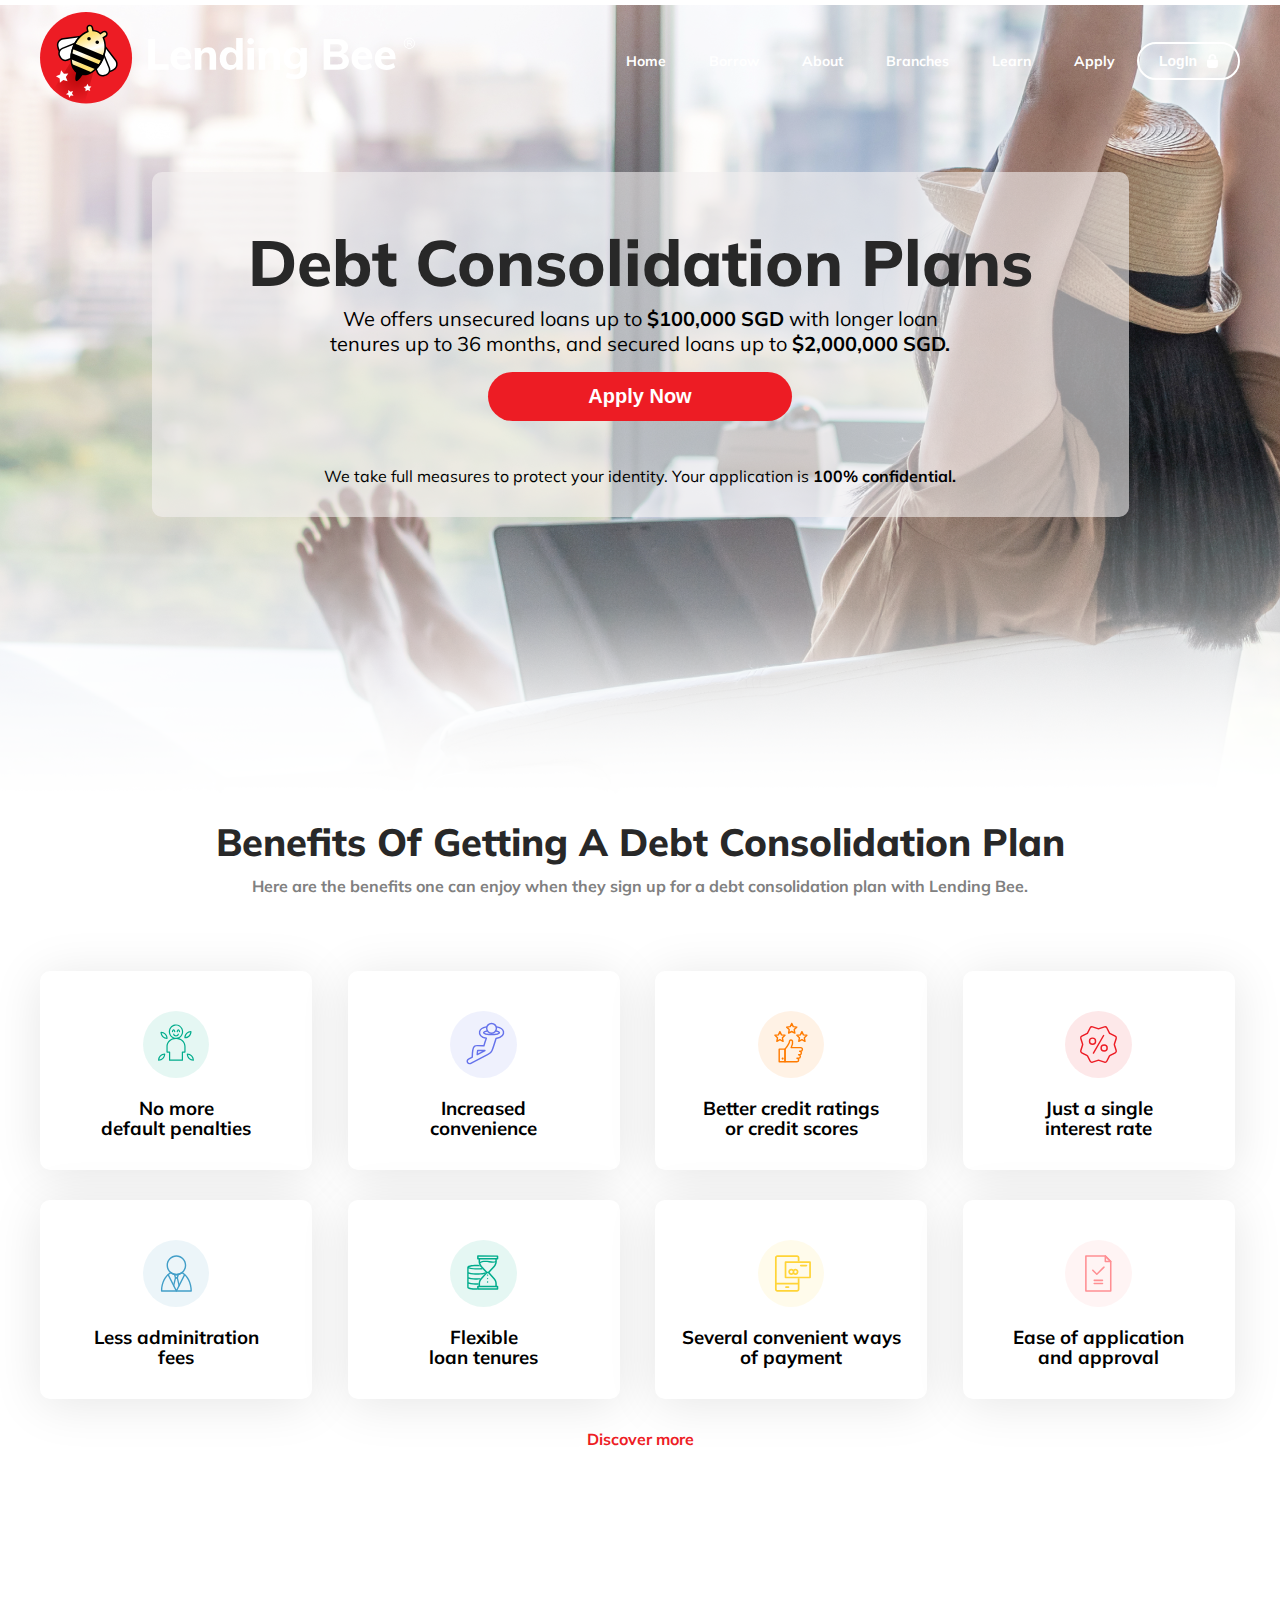
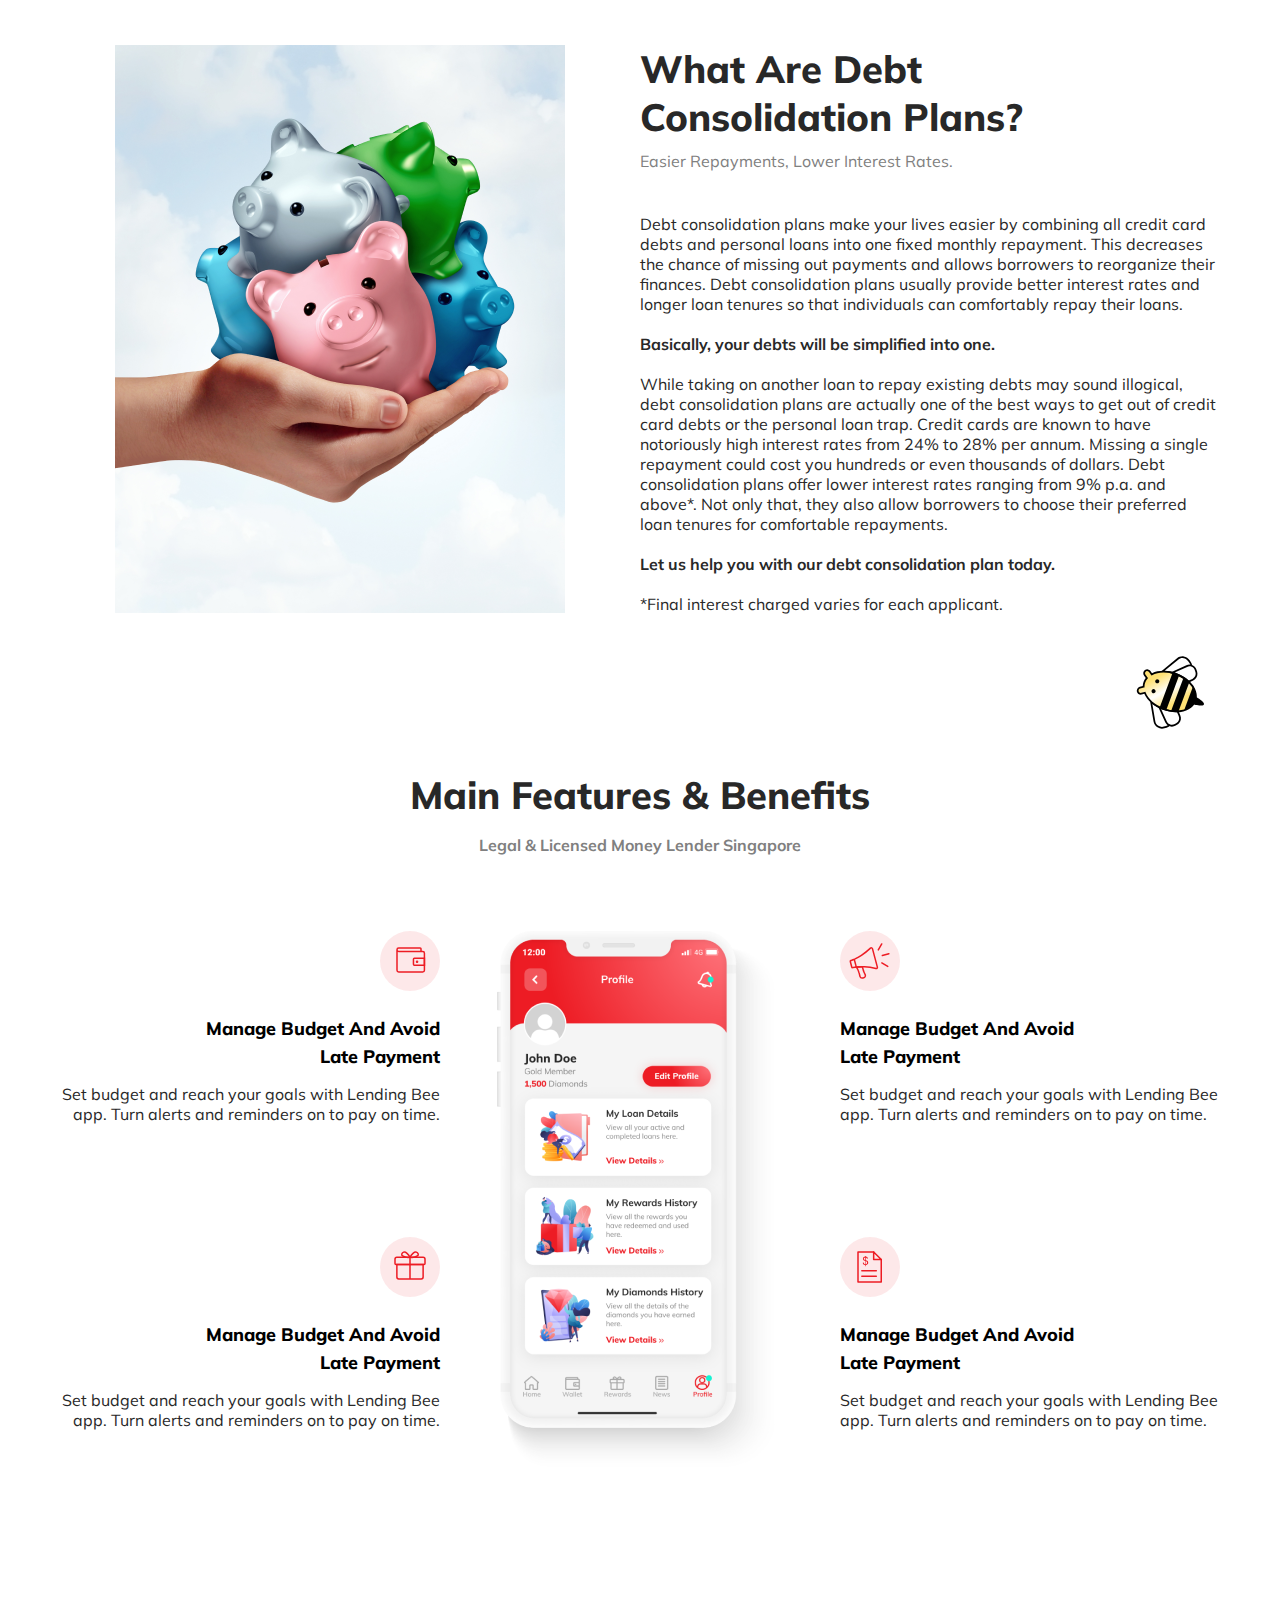
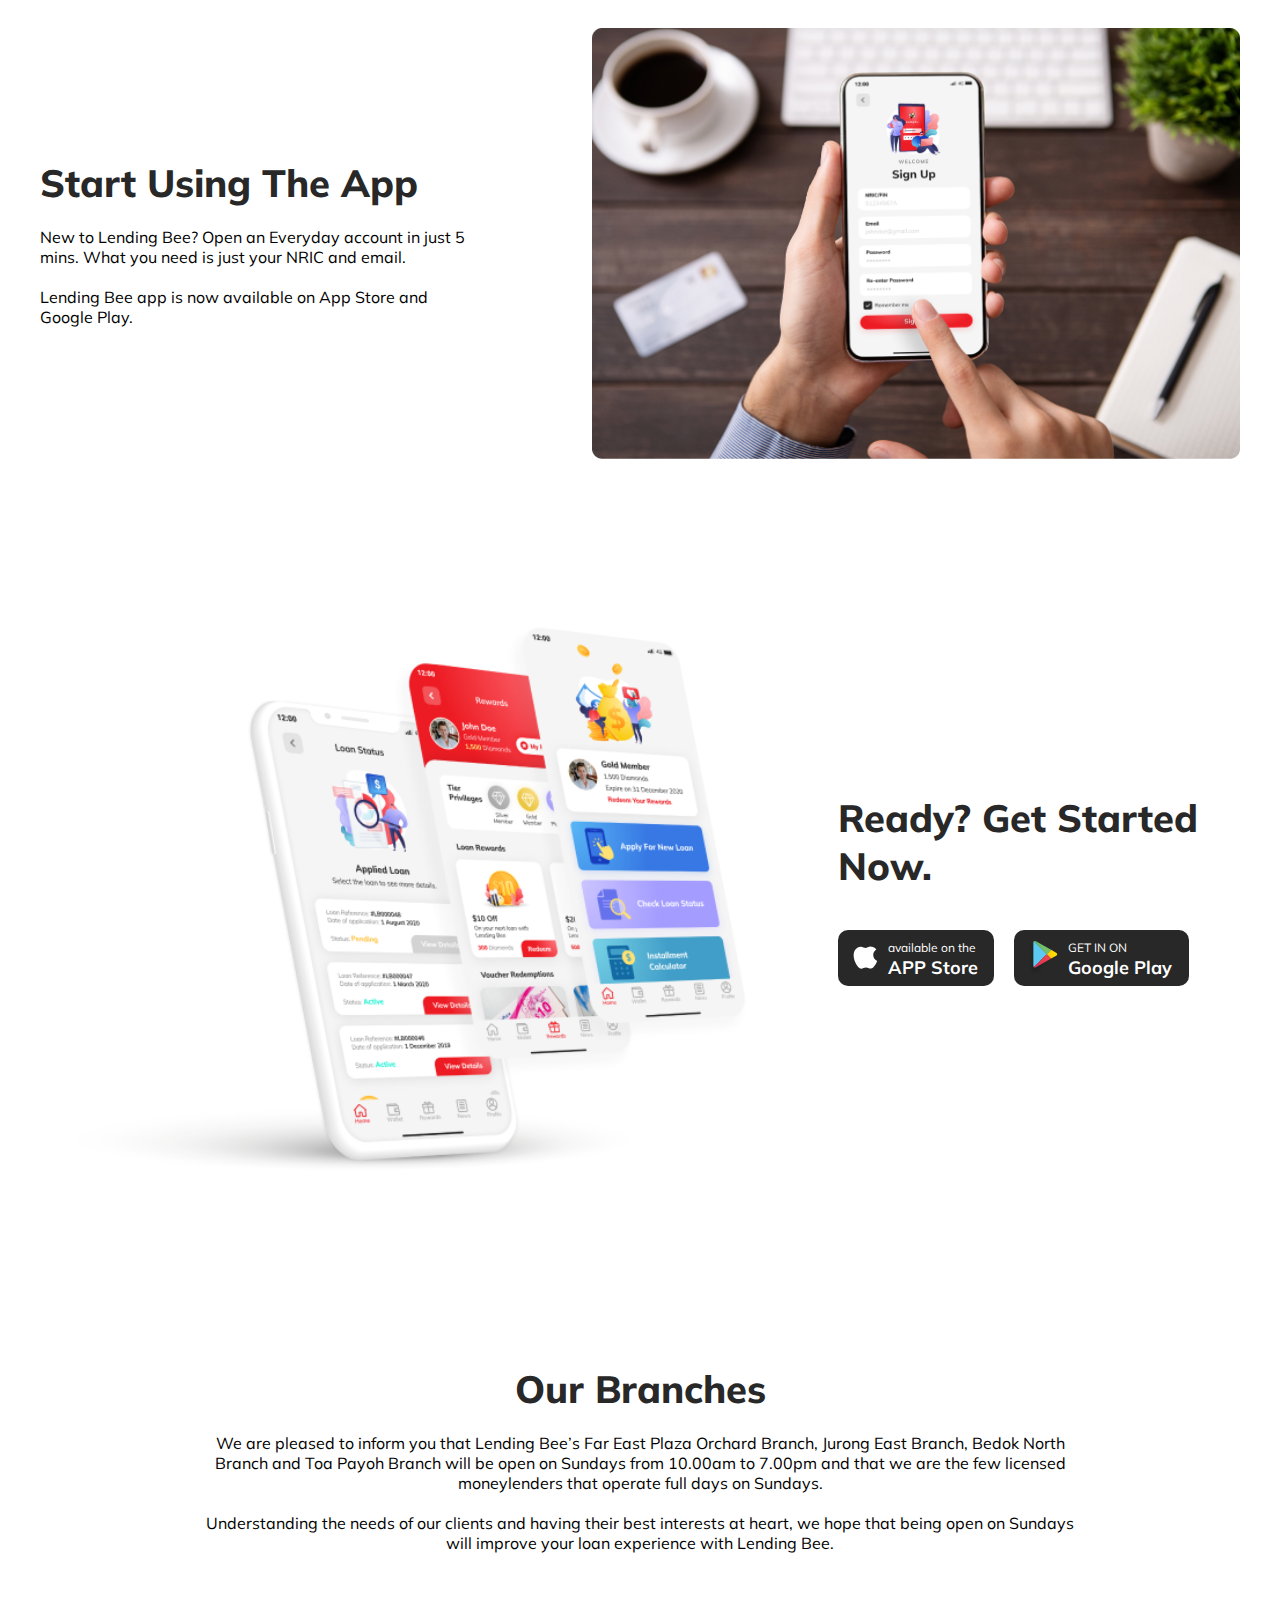
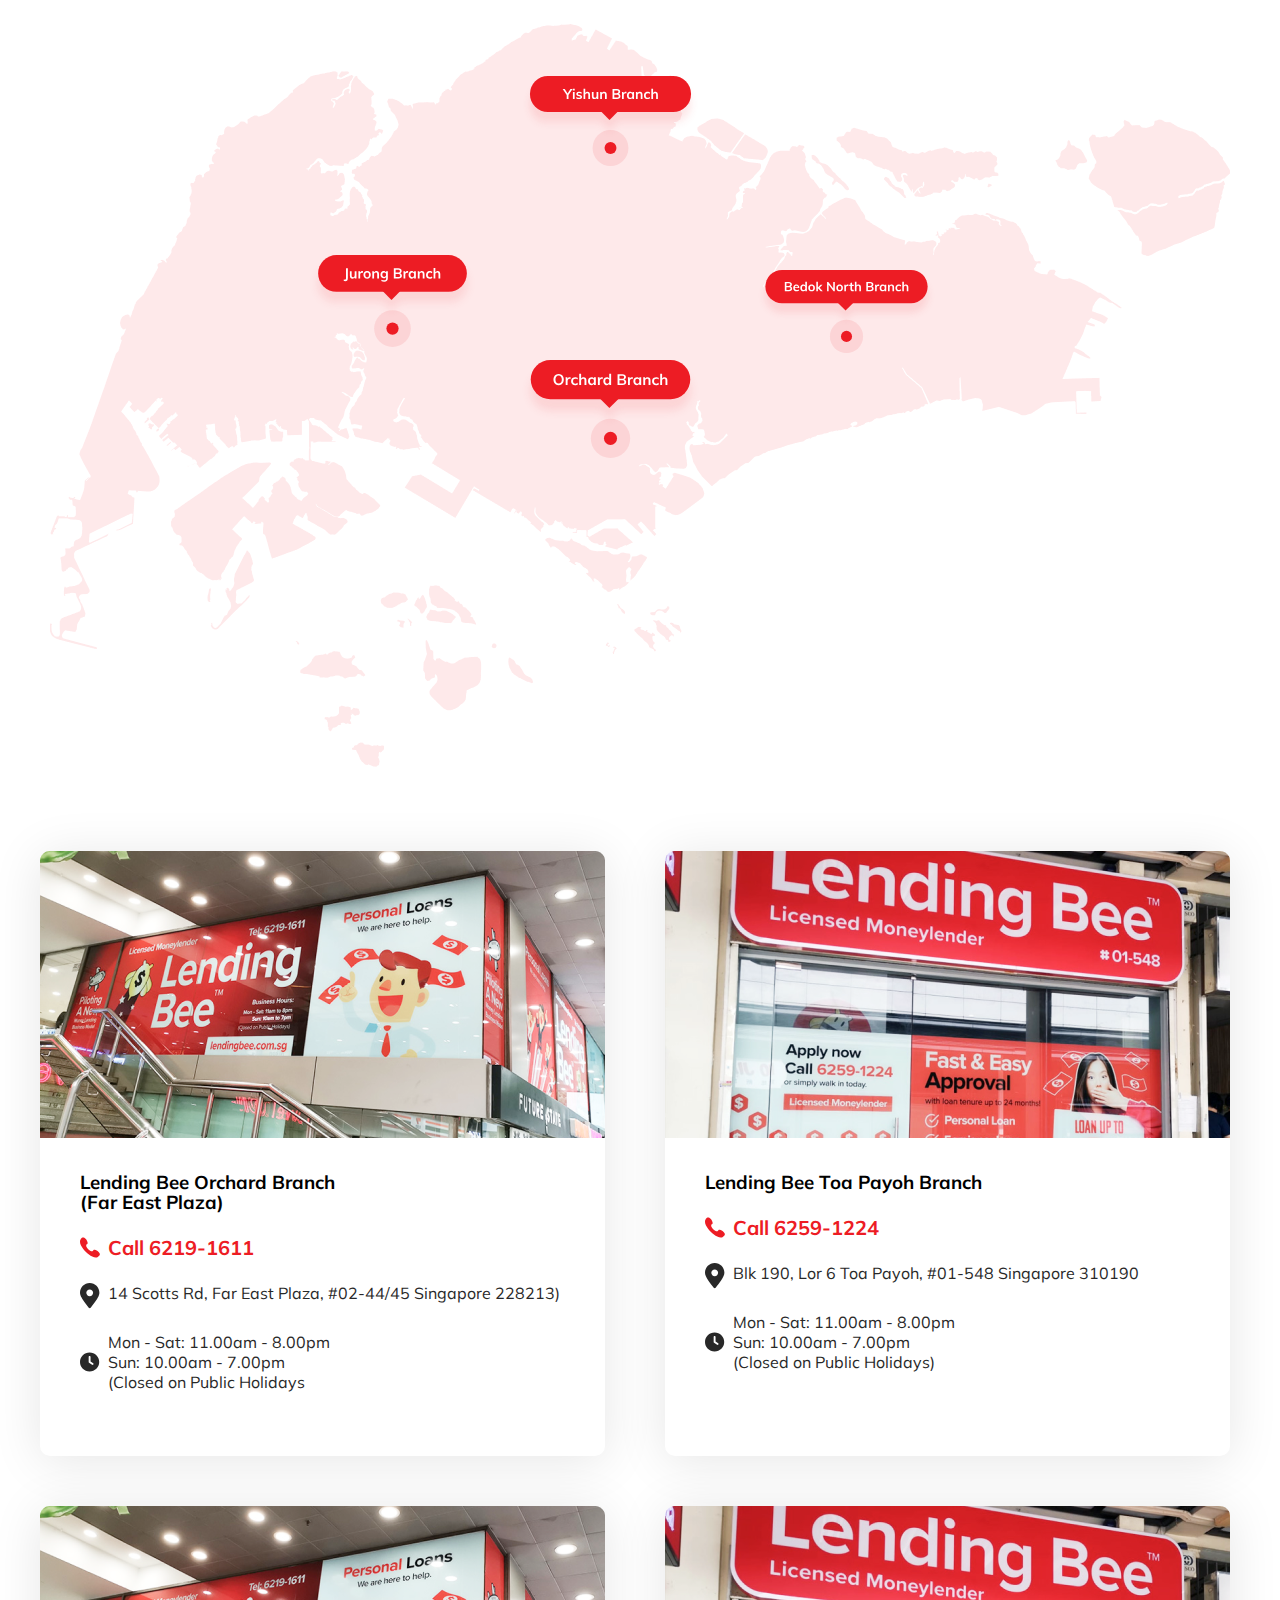
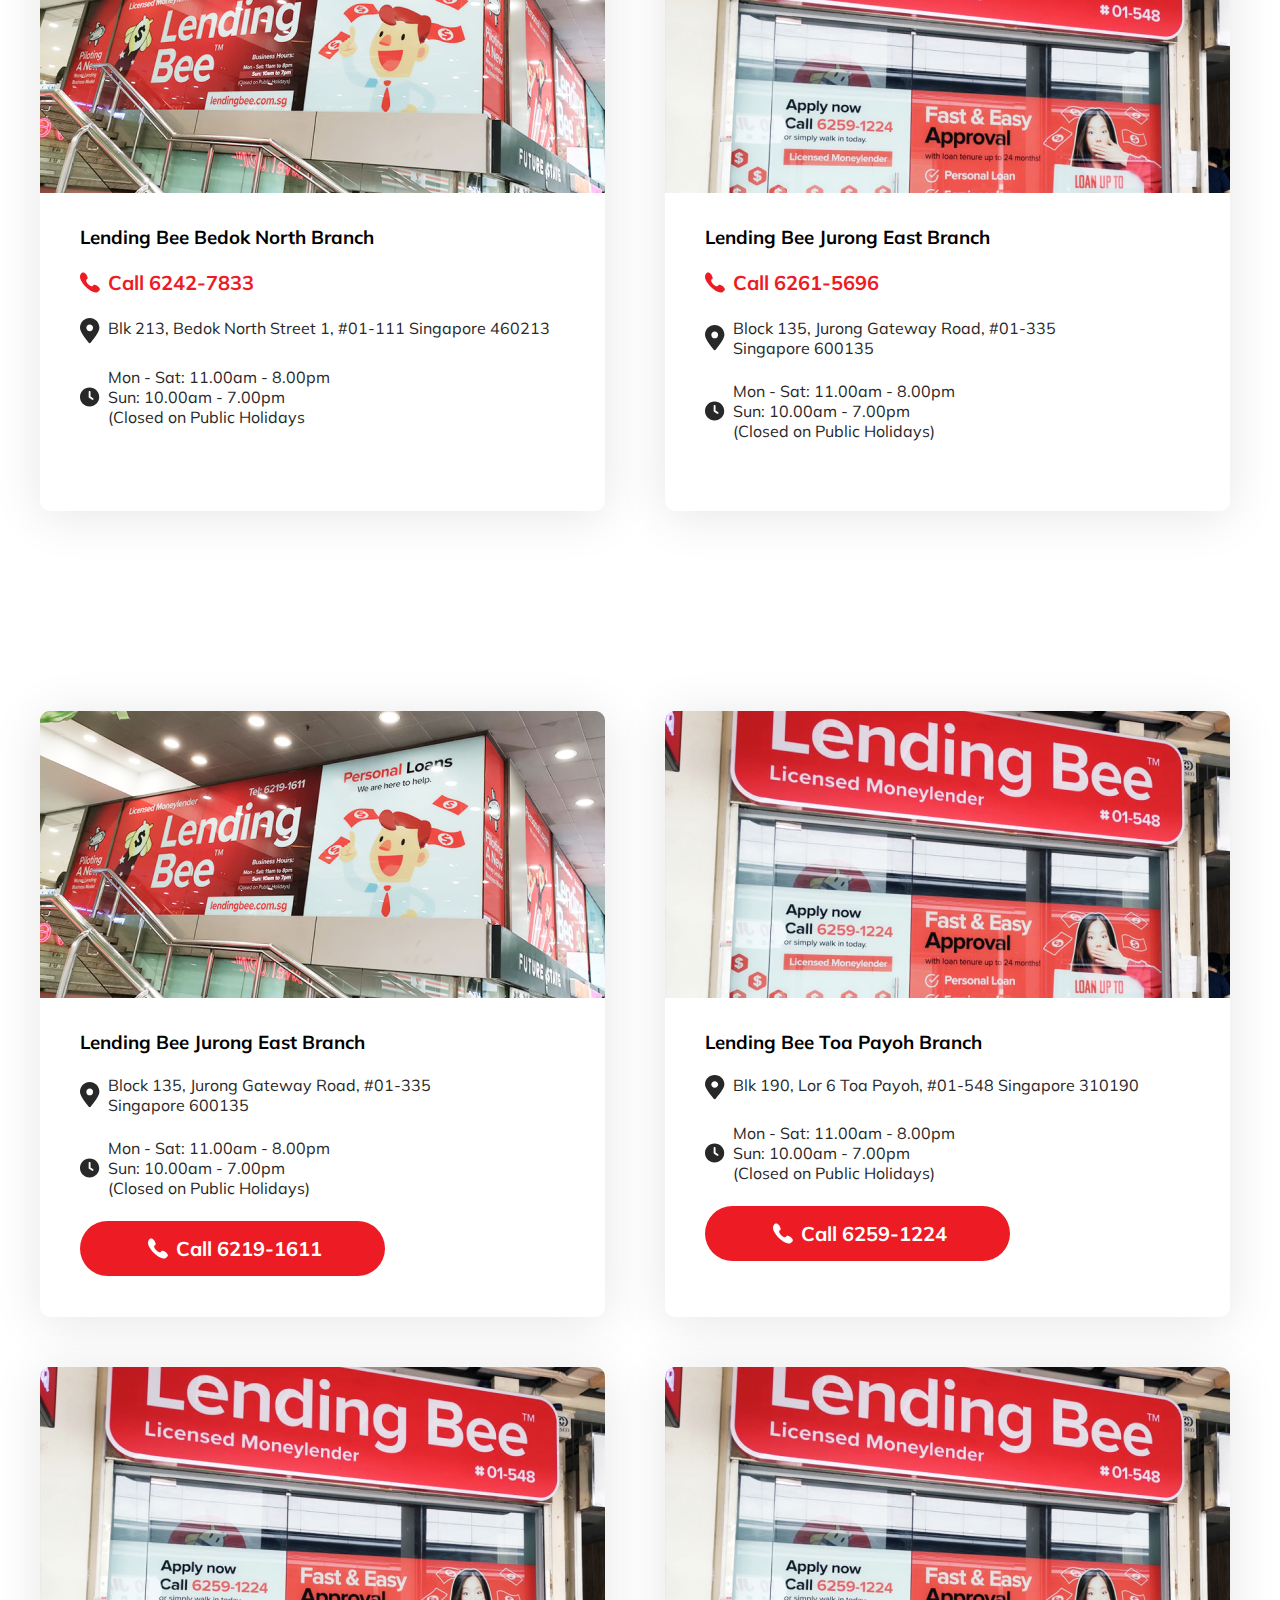
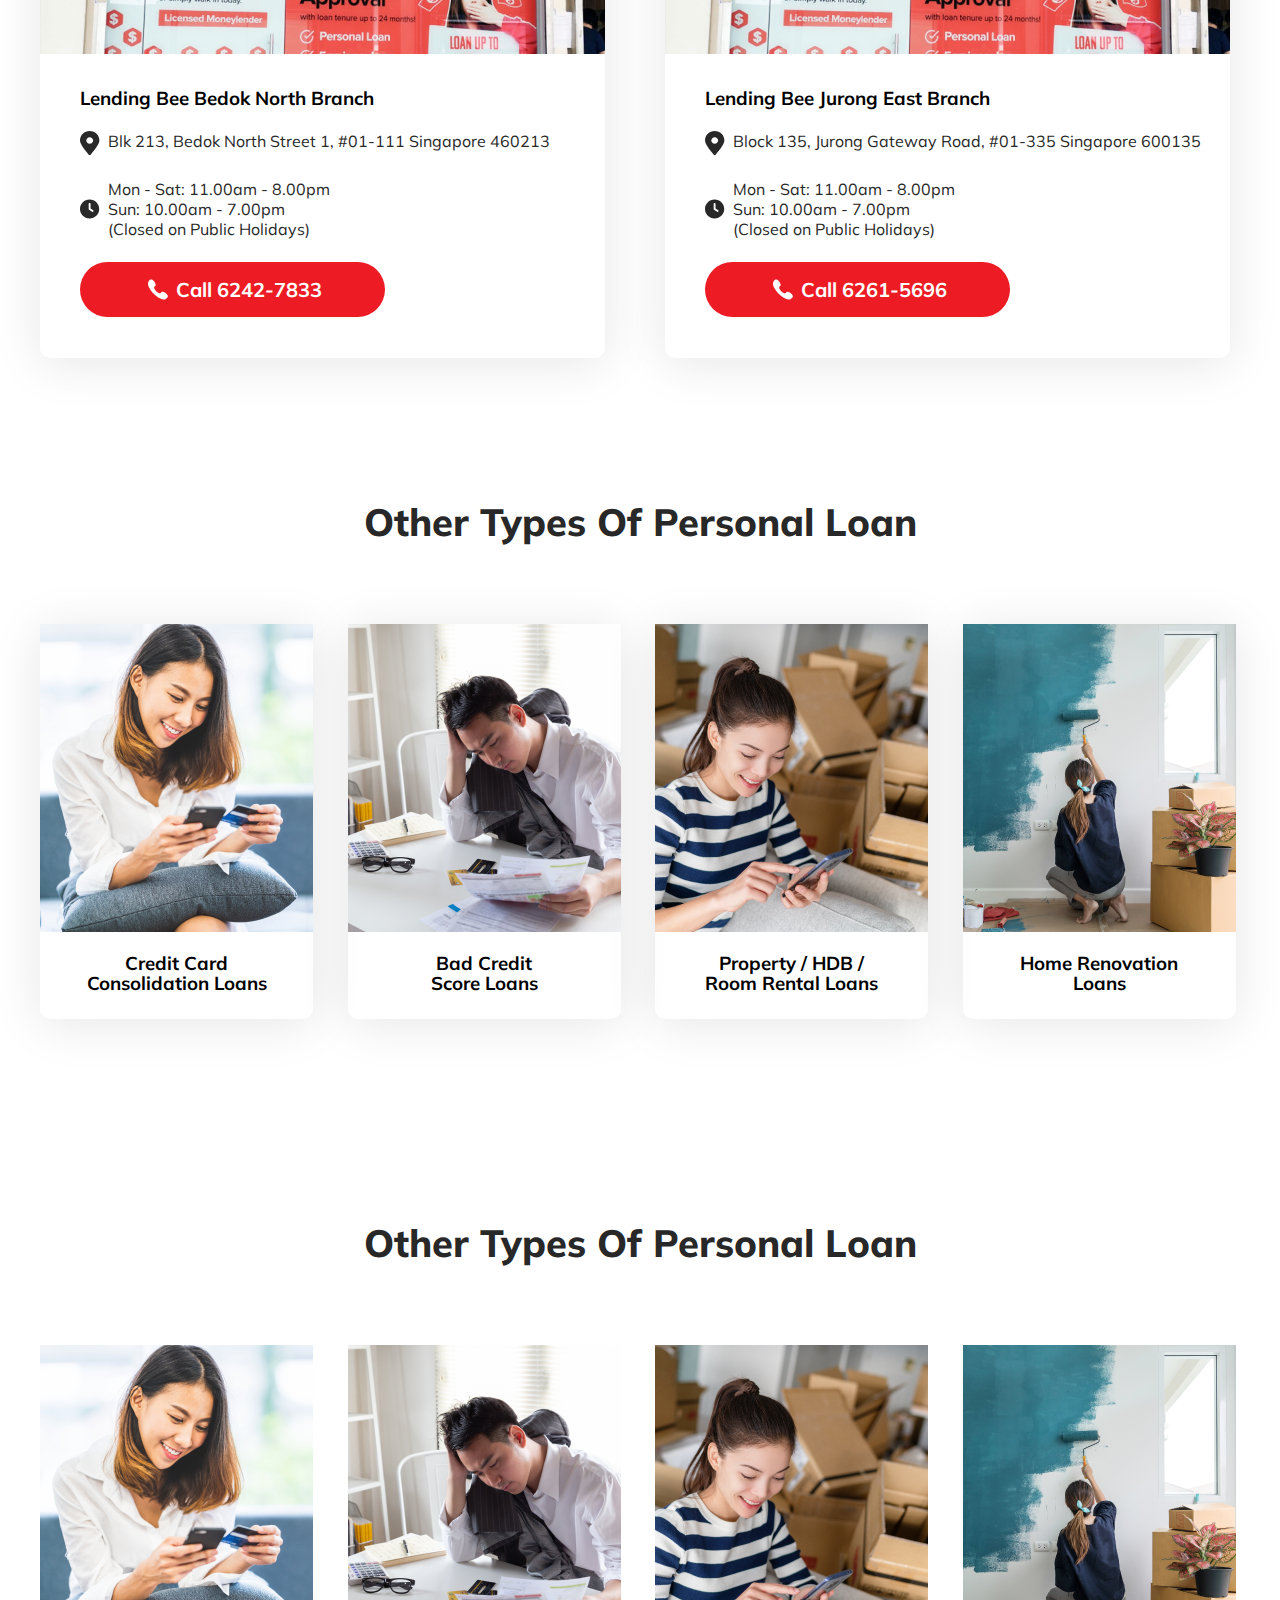
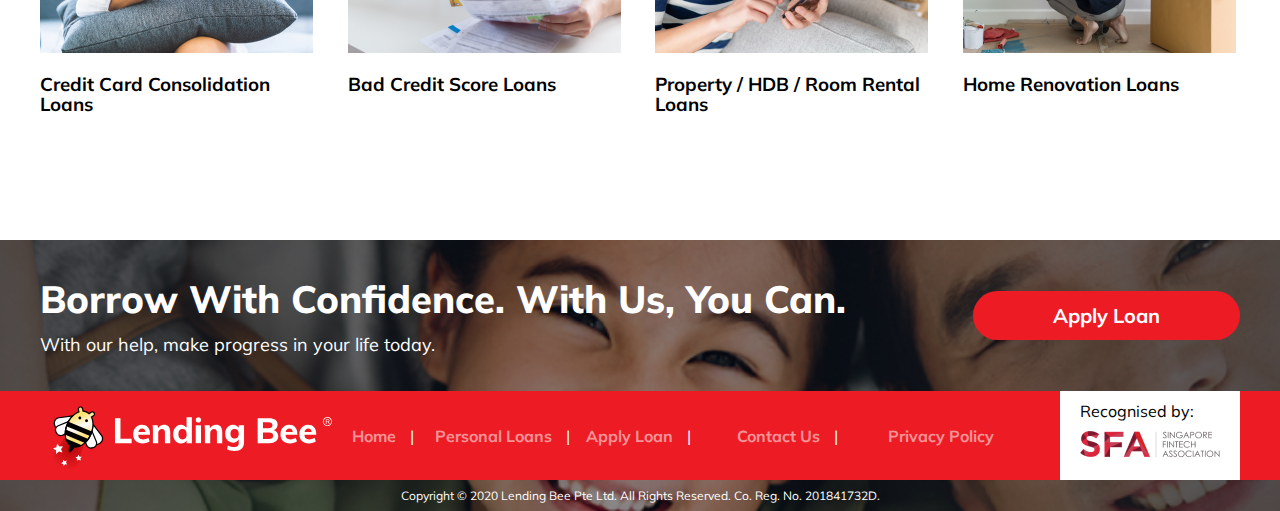
==== commit b17f15ea: "first commit" ====
--- a/index.html
+++ b/index.html
@@ -1,5 +1,6 @@
 <!DOCTYPE html>
 <html lang="en">
+
 <head>
     <meta charset="UTF-8">
     <meta http-equiv="X-UA-Compatible" content="IE=edge">
@@ -12,11 +13,12 @@
 
     <title>Lending BEE</title>
 </head>
+
 <body>
     <!-- wrappar -->
     <div class="wrappar ">
 
-       <!--  header -->
+        <!--  header -->
         <header>
             <div class="container header-container">
                 <a class="header-title" href="#">
@@ -24,7 +26,7 @@
                 </a>
                 <div class="navbar">
                     <div class="nav">
-                        <a href="#" class="nav-link">Home</a>
+                        <a href="./blog.html" class="nav-link">Home</a>
                         <a href="#" class="nav-link">Borrow</a>
                         <a href="#" class="nav-link">About</a>
                         <a href="#" class="nav-link">Branches</a>
@@ -32,8 +34,8 @@
                         <a href="#" class="nav-link">Apply</a>
                     </div>
                     <button class="header-btn">
-                        <a  class="btn-link" href="#">LogIn</a>
-                        <img  class="header-btn-img" src="./img/Group.png" alt="logo">
+                        <a class="btn-link" href="#">LogIn</a>
+                        <img class="header-btn-img" src="./img/Group.png" alt="logo">
                     </button>
                 </div>
             </div>
@@ -48,7 +50,8 @@
                         Debt Consolidation Plans
                     </h2>
                     <p class="hero-paragrf">
-                        We offers unsecured loans up to <b>$100,000 SGD</b> with longer loan tenures up to 36 months, and secured loans up to <b>$2,000,000 SGD.</b>
+                        We offers unsecured loans up to <b>$100,000 SGD</b> with longer loan tenures up to 36 months,
+                        and secured loans up to <b>$2,000,000 SGD.</b>
                     </p>
                     <button class="btn hero-btn">
                         Apply Now
@@ -100,7 +103,7 @@
                 </div>
                 <div class="benefits-item item-1">
                     <img class="benefits-img" src="./img/benefits/Icon1.svg" alt="logo">
-                    <h3 class="benefits-title-1">Several convenient  ways <br> of payment</h3>
+                    <h3 class="benefits-title-1">Several convenient ways <br> of payment</h3>
                 </div>
                 <div class="benefits-item item-2">
                     <img class="benefits-img" src="./img/benefits/Icon 1 (3).svg" alt="logo">
@@ -116,70 +119,82 @@
     <section class="plans">
         <div class="container plans-container">
             <div class="plans-menu">
-            <img class="plans-menu-img" src="./img/plans/Image.png" alt="logo">
-            <div class="plans-list">
-                <h2 class="plans-title">What Are Debt Consolidation Plans?</h2> 
-                <p class="plans-paragrf">Easier Repayments, Lower Interest Rates.</p>
-                <p class="plans-paragrf-1">
-                    Debt consolidation plans make your lives easier by combining all credit card debts and personal loans into one fixed monthly repayment. This decreases the chance of missing out payments and allows borrowers to reorganize their finances. Debt consolidation plans usually provide better interest rates and longer loan tenures so that individuals can comfortably repay their loans.
-                    <br><br>
-                    <b>Basically, your debts will be simplified into one.</b>
-                    <br><br>
-                    While taking on another loan to repay existing debts may sound illogical, debt consolidation plans are actually one of the best ways to get out of credit card debts or the personal loan trap. Credit cards are known to have notoriously high interest rates from 24% to 28% per annum. Missing a single repayment could cost you hundreds or even thousands of dollars. Debt consolidation plans offer lower interest rates ranging from 9% p.a. and above*. Not only that, they also allow borrowers to choose their preferred loan tenures for comfortable repayments.
-                    <br><br>
-                    <b>Let us help you with our debt consolidation plan today.</b>
-                    <br><br>
-                    *Final interest charged varies for each applicant.
-                </p>
-            </div>
-        </div>
+                <img class="plans-menu-img" src="./img/plans/Image.png" alt="logo">
+                <div class="plans-list">
+                    <h2 class="plans-title">What Are Debt Consolidation Plans?</h2>
+                    <p class="plans-paragrf">Easier Repayments, Lower Interest Rates.</p>
+                    <p class="plans-paragrf-1">
+                        Debt consolidation plans make your lives easier by combining all credit card debts and personal
+                        loans into one fixed monthly repayment. This decreases the chance of missing out payments and
+                        allows borrowers to reorganize their finances. Debt consolidation plans usually provide better
+                        interest rates and longer loan tenures so that individuals can comfortably repay their loans.
+                        <br><br>
+                        <b>Basically, your debts will be simplified into one.</b>
+                        <br><br>
+                        While taking on another loan to repay existing debts may sound illogical, debt consolidation
+                        plans are actually one of the best ways to get out of credit card debts or the personal loan
+                        trap. Credit cards are known to have notoriously high interest rates from 24% to 28% per annum.
+                        Missing a single repayment could cost you hundreds or even thousands of dollars. Debt
+                        consolidation plans offer lower interest rates ranging from 9% p.a. and above*. Not only that,
+                        they also allow borrowers to choose their preferred loan tenures for comfortable repayments.
+                        <br><br>
+                        <b>Let us help you with our debt consolidation plan today.</b>
+                        <br><br>
+                        *Final interest charged varies for each applicant.
+                    </p>
+                </div>
+            </div>
             <img class="plans-img" src="./img/plans/Group 83.svg" alt="logo">
         </div>
     </section>
     <!-- plans -->
 
     <!--feature -->
-     <section class="feature">
+    <section class="feature">
         <div class="container feature-container">
             <h2 class="feature-title">Main Features & Benefits</h2>
             <p class="feature-paragrf">Legal & Licensed Money Lender Singapore</p>
             <div class="feature-menu">
                 <div class="feature-list">
                     <div class="feature-item">
-                        <img  src="./img/benefits/feature/Group 931.svg" alt="logo" class="feature-item-img">
+                        <img src="./img/benefits/feature/Group 931.svg" alt="logo" class="feature-item-img">
                         <h3 class="feature-item-title">Manage Budget And Avoid <br> Late Payment</h3>
                         <p class="feature-item-paragrf">
-                            Set budget and reach your goals with Lending Bee app. Turn alerts and reminders on to pay on time.
+                            Set budget and reach your goals with Lending Bee app. Turn alerts and reminders on to pay on
+                            time.
                         </p>
                     </div>
                     <div class="feature-item">
-                        <img  src="./img/benefits/feature/Group 932.svg" alt="logo" class="feature-item-img">
+                        <img src="./img/benefits/feature/Group 932.svg" alt="logo" class="feature-item-img">
                         <h3 class="feature-item-title">Manage Budget And Avoid <br> Late Payment</h3>
                         <p class="feature-item-paragrf">
-                            Set budget and reach your goals with Lending Bee app. Turn alerts and reminders on to pay on time.
+                            Set budget and reach your goals with Lending Bee app. Turn alerts and reminders on to pay on
+                            time.
                         </p>
                     </div>
                 </div>
                 <img class="feature-img" src="./img/benefits/feature/Mobile MockUp-01 1.png" alt="logo">
                 <div class="feature-list">
                     <div class="feature-item-1">
-                        <img  src="./img/benefits/feature/Group 933.svg" alt="logo" class="feature-item-img">
+                        <img src="./img/benefits/feature/Group 933.svg" alt="logo" class="feature-item-img">
                         <h3 class="feature-item-title">Manage Budget And Avoid <br> Late Payment</h3>
                         <p class="feature-item-paragrf">
-                            Set budget and reach your goals with Lending Bee app. Turn alerts and reminders on to pay on time.
+                            Set budget and reach your goals with Lending Bee app. Turn alerts and reminders on to pay on
+                            time.
                         </p>
                     </div>
                     <div class="feature-item-1">
-                        <img  src="./img/benefits/feature/Group 934.svg" alt="logo" class="feature-item-img">
+                        <img src="./img/benefits/feature/Group 934.svg" alt="logo" class="feature-item-img">
                         <h3 class="feature-item-title">Manage Budget And Avoid <br> Late Payment</h3>
                         <p class="feature-item-paragrf">
-                            Set budget and reach your goals with Lending Bee app. Turn alerts and reminders on to pay on time.
+                            Set budget and reach your goals with Lending Bee app. Turn alerts and reminders on to pay on
+                            time.
                         </p>
                     </div>
                 </div>
             </div>
         </div>
-    </section> 
+    </section>
     <!-- feature-->
 
     <!-- using -->
@@ -190,12 +205,12 @@
                     Start Using The App
                 </h2>
                 <p class="using-paragrf">
-                    New to Lending Bee? 
+                    New to Lending Bee?
                     Open an Everyday account in just 5 mins.
-                    What you need is just your NRIC and email. 
+                    What you need is just your NRIC and email.
                     <br><br>
-                    Lending Bee app is now available on 
-                    App Store and Google Play. 
+                    Lending Bee app is now available on
+                    App Store and Google Play.
                 </p>
             </div>
             <img src="./img/img-1/290906860 1.png" alt="logo" class="using-img">
@@ -216,7 +231,7 @@
                         <img src="./img/img-1/Vector (1).svg" alt="logo" class="ready-svg">
                         <div class="ready-item-1">
                             <p class="ready-item-paragrf">
-                              available on the
+                                available on the
                             </p>
                             <h3 class="ready-item-title">APP Store</h3>
                         </div>
@@ -225,7 +240,7 @@
                         <img src="./img/img-1/Group 945.svg" alt="logo" class="ready-svg">
                         <div class="ready-item-1">
                             <p class="ready-item-paragrf">
-                              GET IN ON
+                                GET IN ON
                             </p>
                             <h3 class="ready-item-title">Google Play</h3>
                         </div>
@@ -233,7 +248,7 @@
                 </div>
             </div>
         </div>
-    </section> 
+    </section>
     <!-- ready -->
 
     <!-- branches -->
@@ -243,9 +258,12 @@
                 Our Branches
             </h2>
             <p class="branches-paragrf">
-                We are pleased to inform you that Lending Bee’s Far East Plaza Orchard Branch, Jurong East Branch, Bedok North Branch and Toa Payoh Branch will be open on Sundays from 10.00am to 7.00pm and that we are the few licensed moneylenders that operate full days on Sundays.
+                We are pleased to inform you that Lending Bee’s Far East Plaza Orchard Branch, Jurong East Branch, Bedok
+                North Branch and Toa Payoh Branch will be open on Sundays from 10.00am to 7.00pm and that we are the few
+                licensed moneylenders that operate full days on Sundays.
                 <br> <br>
-                Understanding the needs of our clients and having their best interests at heart, we hope that being open on Sundays will improve your loan experience with Lending Bee.
+                Understanding the needs of our clients and having their best interests at heart, we hope that being open
+                on Sundays will improve your loan experience with Lending Bee.
             </p>
             <div class="branches-list">
                 <img class="branches-map" src="./img/img-1/Vector.png" alt="logo">
@@ -265,21 +283,22 @@
                         </div>
                         <div class="branches-cart-item">
                             <img src="./img/branches/Group 535.svg" alt="logo" class="branches-cart-svg">
-                            <a href="#" class="branches-time">14 Scotts Rd, Far East Plaza, #02-44/45 Singapore 228213)</a>
-                        </div>
-                        <div class="branches-cart-item">
-                            <img src="./img/branches/Vector (2).svg" alt="logo" class="branches-cart-svg">
-                            <a href="#" class="branches-time">
-                                Mon - Sat: 11.00am - 8.00pm 
-                                <br> 
-                                Sun: 10.00am - 7.00pm
-                                <br> 
+                            <a href="#" class="branches-time">14 Scotts Rd, Far East Plaza, #02-44/45 Singapore
+                                228213)</a>
+                        </div>
+                        <div class="branches-cart-item">
+                            <img src="./img/branches/Vector (2).svg" alt="logo" class="branches-cart-svg">
+                            <a href="#" class="branches-time">
+                                Mon - Sat: 11.00am - 8.00pm
+                                <br>
+                                Sun: 10.00am - 7.00pm
+                                <br>
                                 (Closed on Public Holidays</a>
-                            </div>
-                        </div>
-                    </div>
-                <div class="branches-cart-menu">
-                    <img src="./img/img-1/Bacg (1).png"  width="100%" alt="logo" class="branches-cart-menu-img">
+                        </div>
+                    </div>
+                </div>
+                <div class="branches-cart-menu">
+                    <img src="./img/img-1/Bacg (1).png" width="100%" alt="logo" class="branches-cart-menu-img">
                     <div class="branches-cart-list">
 
                         <h3 class="branches-cart-title">Lending Bee Toa Payoh Branch </h3>
@@ -295,16 +314,16 @@
                             <img src="./img/branches/Vector (2).svg" alt="logo" class="branches-cart-svg">
                             <a href="#" class="branches-time">
                                 Mon - Sat: 11.00am - 8.00pm
-                                <br> 
-                                Sun: 10.00am - 7.00pm
-                                <br> 
+                                <br>
+                                Sun: 10.00am - 7.00pm
+                                <br>
                                 (Closed on Public Holidays)
                             </a>
                         </div>
                     </div>
                 </div>
                 <div class="branches-cart-menu">
-                    <img src="./img/img-1/Bacg.png"  width="100%" alt="logo" class="branches-cart-menu-img">
+                    <img src="./img/img-1/Bacg.png" width="100%" alt="logo" class="branches-cart-menu-img">
                     <div class="branches-cart-list">
                         <h3 class="branches-cart-title">Lending Bee Bedok North Branch </h3>
                         <div class="branches-cart-item">
@@ -313,39 +332,41 @@
                         </div>
                         <div class="branches-cart-item">
                             <img src="./img/branches/Group 535.svg" alt="logo" class="branches-cart-svg">
-                            <a href="#" class="branches-time">Blk 213, Bedok North Street 1, #01-111 Singapore 460213</a>
-                        </div>
-                        <div class="branches-cart-item">
-                            <img src="./img/branches/Vector (2).svg" alt="logo" class="branches-cart-svg">
-                            <a href="#" class="branches-time">
-                                Mon - Sat: 11.00am - 8.00pm
-                                <br> 
-                                Sun: 10.00am - 7.00pm
-                                <br> 
+                            <a href="#" class="branches-time">Blk 213, Bedok North Street 1, #01-111 Singapore
+                                460213</a>
+                        </div>
+                        <div class="branches-cart-item">
+                            <img src="./img/branches/Vector (2).svg" alt="logo" class="branches-cart-svg">
+                            <a href="#" class="branches-time">
+                                Mon - Sat: 11.00am - 8.00pm
+                                <br>
+                                Sun: 10.00am - 7.00pm
+                                <br>
                                 (Closed on Public Holidays</a>
-                            </div>
-                        </div>
-                    </div>
-                <div class="branches-cart-menu">
-                    <img src="./img/img-1/Bacg (1).png"  width="100%" alt="logo" class="branches-cart-menu-img">
-                    <div class="branches-cart-list">
-
-                        <h3 class="branches-cart-title">Lending Bee Jurong East Branch  </h3>
+                        </div>
+                    </div>
+                </div>
+                <div class="branches-cart-menu">
+                    <img src="./img/img-1/Bacg (1).png" width="100%" alt="logo" class="branches-cart-menu-img">
+                    <div class="branches-cart-list">
+
+                        <h3 class="branches-cart-title">Lending Bee Jurong East Branch </h3>
                         <div class="branches-cart-item">
                             <img src="./img/branches/Vector (1).svg" alt="logo" class="branches-cart-svg">
                             <a href="#" class="branches-number">Call 6261-5696</a>
                         </div>
                         <div class="branches-cart-item">
                             <img src="./img/branches/Group 535.svg" alt="logo" class="branches-cart-svg">
-                            <a href="#" class="branches-time">Block 135, Jurong Gateway Road, #01-335 <br> Singapore 600135</a>
-                        </div>
-                        <div class="branches-cart-item">
-                            <img src="./img/branches/Vector (2).svg" alt="logo" class="branches-cart-svg">
-                            <a href="#" class="branches-time">
-                                Mon - Sat: 11.00am - 8.00pm
-                                <br> 
-                                Sun: 10.00am - 7.00pm
-                                <br> 
+                            <a href="#" class="branches-time">Block 135, Jurong Gateway Road, #01-335 <br> Singapore
+                                600135</a>
+                        </div>
+                        <div class="branches-cart-item">
+                            <img src="./img/branches/Vector (2).svg" alt="logo" class="branches-cart-svg">
+                            <a href="#" class="branches-time">
+                                Mon - Sat: 11.00am - 8.00pm
+                                <br>
+                                Sun: 10.00am - 7.00pm
+                                <br>
                                 (Closed on Public Holidays)
                             </a>
                         </div>
@@ -354,29 +375,31 @@
             </div>
             <div class="branches-cart_1">
                 <div class="branches-cart-menu">
-                    <img src="./img/img-1/Bacg.png"  width="100%" alt="logo" class="branches-cart-menu-img">
-                    <div class="branches-cart-list">
-                        <h3 class="branches-cart-title">Lending Bee Jurong East Branch  </h3>
-                        
-                        <div class="branches-cart-item">
-                            <img src="./img/branches/Group 535.svg" alt="logo" class="branches-cart-svg">
-                            <a href="#" class="branches-time">Block 135, Jurong Gateway Road, #01-335 <br> Singapore 600135</a>
-                        </div>
-                        <div class="branches-cart-item">
-                            <img src="./img/branches/Vector (2).svg" alt="logo" class="branches-cart-svg">
-                            <a href="#" class="branches-time">
-                                Mon - Sat: 11.00am - 8.00pm
-                                <br> 
-                                Sun: 10.00am - 7.00pm
-                                <br> 
+                    <img src="./img/img-1/Bacg.png" width="100%" alt="logo" class="branches-cart-menu-img">
+                    <div class="branches-cart-list">
+                        <h3 class="branches-cart-title">Lending Bee Jurong East Branch </h3>
+
+                        <div class="branches-cart-item">
+                            <img src="./img/branches/Group 535.svg" alt="logo" class="branches-cart-svg">
+                            <a href="#" class="branches-time">Block 135, Jurong Gateway Road, #01-335 <br> Singapore
+                                600135</a>
+                        </div>
+                        <div class="branches-cart-item">
+                            <img src="./img/branches/Vector (2).svg" alt="logo" class="branches-cart-svg">
+                            <a href="#" class="branches-time">
+                                Mon - Sat: 11.00am - 8.00pm
+                                <br>
+                                Sun: 10.00am - 7.00pm
+                                <br>
                                 (Closed on Public Holidays)
                             </a>
                         </div>
-                        <a href="#" class="branches-number-1"><img class="branches-numer-svg-1" src="./img/branches/Vector.svg" alt=""> Call 6219-1611</a>
-                    </div>
-                </div>
-                <div class="branches-cart-menu">
-                    <img src="./img/img-1/Bacg (1).png"  width="100%" alt="logo" class="branches-cart-menu-img">
+                        <a href="#" class="branches-number-1"><img class="branches-numer-svg-1"
+                                src="./img/branches/Vector.svg" alt=""> Call 6219-1611</a>
+                    </div>
+                </div>
+                <div class="branches-cart-menu">
+                    <img src="./img/img-1/Bacg (1).png" width="100%" alt="logo" class="branches-cart-menu-img">
                     <div class="branches-cart-list">
                         <h3 class="branches-cart-title">Lending Bee Toa Payoh Branch</h3>
                         <div class="branches-cart-item">
@@ -387,69 +410,74 @@
                             <img src="./img/branches/Vector (2).svg" alt="logo" class="branches-cart-svg">
                             <a href="#" class="branches-time">
                                 Mon - Sat: 11.00am - 8.00pm
-                                <br> 
-                                Sun: 10.00am - 7.00pm
-                                <br> 
+                                <br>
+                                Sun: 10.00am - 7.00pm
+                                <br>
                                 (Closed on Public Holidays)
                             </a>
                         </div>
-                        <a href="#" class="branches-number-1"><img class="branches-numer-svg-1" src="./img/branches/Vector.svg" alt=""> Call 6259-1224</a>
-                    </div>
-                </div>
-                <div class="branches-cart-menu">
-                    <img src="./img/img-1/Bacg (1).png"  width="100%" alt="logo" class="branches-cart-menu-img">
-                    <div class="branches-cart-list">
-                        <h3 class="branches-cart-title">Lending Bee Bedok North Branch  </h3>
-                        <div class="branches-cart-item">
-                            <img src="./img/branches/Group 535.svg" alt="logo" class="branches-cart-svg">
-                            <a href="#" class="branches-time">Blk 213, Bedok North Street 1, #01-111 Singapore 460213</a>
-                        </div>
-                        <div class="branches-cart-item">
-                            <img src="./img/branches/Vector (2).svg" alt="logo" class="branches-cart-svg">
-                            <a href="#" class="branches-time">
-                                Mon - Sat: 11.00am - 8.00pm
-                                <br> 
-                                Sun: 10.00am - 7.00pm
-                                <br> 
+                        <a href="#" class="branches-number-1"><img class="branches-numer-svg-1"
+                                src="./img/branches/Vector.svg" alt=""> Call 6259-1224</a>
+                    </div>
+                </div>
+                <div class="branches-cart-menu">
+                    <img src="./img/img-1/Bacg (1).png" width="100%" alt="logo" class="branches-cart-menu-img">
+                    <div class="branches-cart-list">
+                        <h3 class="branches-cart-title">Lending Bee Bedok North Branch </h3>
+                        <div class="branches-cart-item">
+                            <img src="./img/branches/Group 535.svg" alt="logo" class="branches-cart-svg">
+                            <a href="#" class="branches-time">Blk 213, Bedok North Street 1, #01-111 Singapore
+                                460213</a>
+                        </div>
+                        <div class="branches-cart-item">
+                            <img src="./img/branches/Vector (2).svg" alt="logo" class="branches-cart-svg">
+                            <a href="#" class="branches-time">
+                                Mon - Sat: 11.00am - 8.00pm
+                                <br>
+                                Sun: 10.00am - 7.00pm
+                                <br>
                                 (Closed on Public Holidays)
                             </a>
                         </div>
-                        <a href="#" class="branches-number-1"><img class="branches-numer-svg-1" src="./img/branches/Vector.svg" alt="">Call 6242-7833</a>
-                    </div>
-                </div>
-                <div class="branches-cart-menu">
-                    <img src="./img/img-1/Bacg (1).png"  width="100%" alt="logo" class="branches-cart-menu-img">
-                    <div class="branches-cart-list">
-                        <h3 class="branches-cart-title">Lending Bee Jurong East Branch  </h3>
-                        <div class="branches-cart-item">
-                            <img src="./img/branches/Group 535.svg" alt="logo" class="branches-cart-svg">
-                            <a href="#" class="branches-time">Block 135, Jurong Gateway Road, #01-335 Singapore 600135</a>
-                        </div>
-                        <div class="branches-cart-item">
-                            <img src="./img/branches/Vector (2).svg" alt="logo" class="branches-cart-svg">
-                            <a href="#" class="branches-time">
-                                Mon - Sat: 11.00am - 8.00pm
-                                <br> 
-                                Sun: 10.00am - 7.00pm
-                                <br> 
+                        <a href="#" class="branches-number-1"><img class="branches-numer-svg-1"
+                                src="./img/branches/Vector.svg" alt="">Call 6242-7833</a>
+                    </div>
+                </div>
+                <div class="branches-cart-menu">
+                    <img src="./img/img-1/Bacg (1).png" width="100%" alt="logo" class="branches-cart-menu-img">
+                    <div class="branches-cart-list">
+                        <h3 class="branches-cart-title">Lending Bee Jurong East Branch </h3>
+                        <div class="branches-cart-item">
+                            <img src="./img/branches/Group 535.svg" alt="logo" class="branches-cart-svg">
+                            <a href="#" class="branches-time">Block 135, Jurong Gateway Road, #01-335 Singapore
+                                600135</a>
+                        </div>
+                        <div class="branches-cart-item">
+                            <img src="./img/branches/Vector (2).svg" alt="logo" class="branches-cart-svg">
+                            <a href="#" class="branches-time">
+                                Mon - Sat: 11.00am - 8.00pm
+                                <br>
+                                Sun: 10.00am - 7.00pm
+                                <br>
                                 (Closed on Public Holidays)
                             </a>
                         </div>
-                        <a href="#" class="branches-number-1"><img class="branches-numer-svg-1"  src="./img/branches/Vector.svg" alt="">Call 6261-5696</a>
-                    </div>
-                </div>
-            </div>
-        </div>
-    </section> 
+                        <a href="#" class="branches-number-1"><img class="branches-numer-svg-1"
+                                src="./img/branches/Vector.svg" alt="">Call 6261-5696</a>
+                    </div>
+                </div>
+            </div>
+        </div>
+    </section>
     <!-- branches -->
 
     <!-- other -->
     <section class="other">
         <div class="container other-container">
-             <h2 class="other-title">
+            <h2 class="other-title">
                 Other Types Of Personal Loan
-             </h2>       
-             <div class="other-cart">
+            </h2>
+            <div class="other-cart">
                 <div class="other-item other-item-1">
                     <img src="./img/other/Image.png" alt="logo" class="other-img">
                     <h3 class="other-title-1">
@@ -477,35 +505,35 @@
                         Home Renovation <br> Loans
                     </h3>
                 </div>
-             </div>
+            </div>
         </div>
     </section>
     <!--  other-->
-      <!-- other -->
-      <section class="other">
+    <!-- other -->
+    <section class="other">
         <div class="container other-container">
-             <h2 class="other-title">
+            <h2 class="other-title">
                 Other Types Of Personal Loan
-             </h2>       
-             <div class="other-cart">
+            </h2>
+            <div class="other-cart">
                 <div class="other-item-2 other-item-1">
                     <img src="./img/other/Image.png" alt="logo" class="other-img">
                     <h3 class="other-title-2">
-                        Credit Card 
+                        Credit Card
                         Consolidation Loans
                     </h3>
                 </div>
                 <div class="other-item-2 ">
                     <img src="./img/other/Image (1).png" alt="logo" class="other-img">
                     <h3 class="other-title-2">
-                        Bad Credit 
+                        Bad Credit
                         Score Loans
                     </h3>
                 </div>
                 <div class="other-item-2 other-item-1">
                     <img src="./img/other/Image (2).png" alt="logo" class="other-img">
                     <h3 class="other-title-2">
-                        Property / HDB / 
+                        Property / HDB /
                         Room Rental Loans
                     </h3>
                 </div>
@@ -515,7 +543,7 @@
                         Home Renovation Loans
                     </h3>
                 </div>
-             </div>
+            </div>
         </div>
     </section>
     <!--  other-->
@@ -544,11 +572,12 @@
         <!-- footer -->
         <footer>
             <div class="container footer-container">
-                <a href="#" class=" footer-title"><img class="  footer-title" src="./img/footer/Group 108.svg" alt="logo"></a>
+                <a href="#" class=" footer-title"><img class="  footer-title" src="./img/footer/Group 108.svg"
+                        alt="logo"></a>
                 <div class="footer-menu">
                     <ul class="footer-list">
                         <li class="footer-item">
-                            <a href="#" class="footer-link">Home</a>
+                            <a href="./blog.html" class="footer-link">Home</a>
                         </li>
                         <li class="footer-item">
                             <a href="#" class="footer-link">Personal Loans</a>
@@ -577,11 +606,13 @@
         <!-- commet -->
         <section class="commet">
             <div class="container container-commet">
-                <p class="commet-paragrf">Copyright © 2020 Lending Bee Pte Ltd. All Rights Reserved. Co. Reg. No. 201841732D.</p>
+                <p class="commet-paragrf">Copyright © 2020 Lending Bee Pte Ltd. All Rights Reserved. Co. Reg. No.
+                    201841732D.</p>
             </div>
         </section>
         <!-- commet -->
     </div>
     <!-- footer-wrappar -->
 </body>
+
 </html>--- a/css/main.css
+++ b/css/main.css
@@ -3,14 +3,13 @@
     padding: 0;
     box-sizing: border-box;
 }
+
 body{
     font-family: 'Mulish', sans-serif;
     font-size: 16px;
     font-weight: 400;
     line-height: 20px;
     background-color: #FFFFFF;
-
-   
 }
 
 h2{
@@ -19,12 +18,12 @@
     line-height: 48px;
     color: #282828;
 }
+
 .btn{
     background-color:#ED1C24;
     border-radius: 50px;
     color: #FFFFFF;
 }
-
 
 .container{
     max-width: 1240px;
@@ -32,12 +31,12 @@
     padding-right: 20px;
     margin: 0 auto;
 }
+
 .wrappar{
     width: 100%;
     background-image: url(../img/Mask\ Group.png);
     background-repeat: no-repeat;
     background-position: center;
-    
 }
 
 .header-container {
@@ -47,17 +46,19 @@
     grid-template-columns: repeat(2 ,1fr);
     justify-content: space-between;
     align-items: center;
-    
-}
+}
+
 .header-title{
     width: 80%;
     
 }
+
 .navbar {
     display: grid;
     grid-template-columns: repeat(2 ,1fr);
     column-gap: 22px;
 }
+
 .nav {
     display: flex;
     align-items: center;
@@ -65,12 +66,14 @@
 
     
 }
+
 .nav-link {
     color: #FFFFFF;
     text-decoration: none;
     font-size: 14px;
     font-weight: 700;
 }
+
 .nav-link:hover {
     color: #ED1C24;
 }
@@ -85,6 +88,7 @@
     border-radius: 30px;
     background: transparent;
 }
+
 .btn-link {
     color: #FFFFFF;
     text-decoration: none;
@@ -92,11 +96,11 @@
     font-weight: 700;
 }
 
-
 .hero-container {
     padding-top: 50px;
     padding-bottom: 295px;
 }
+
 .hero-list {
     max-width: 977px;
     background-color: #f3f0f098;
@@ -105,6 +109,7 @@
     padding: 62px 95px 31px 95px;
     text-align: center;
 }
+
 .hero-title {
     font-size: 64px;
     font-weight: 800;
@@ -128,21 +133,23 @@
     border: none;
     margin-bottom: 45px;
 }
+
 .hero-paragrf-1 {
     font-size: 16px;
     font-weight: 400;
     line-height: 20px;
 }
 
-
 .benefits-container {
     padding-top: 6px;
     padding-bottom: 100px;
     text-align: center;
 }
+
 .benefits-title {
     margin-bottom: 10px;
 }
+
 .benefits-paragrf {
     font-size: 16px;
     font-weight: 700;
@@ -150,6 +157,7 @@
     color: #808080;
     margin-bottom: 75px;
 }
+
 .benefits-list {
    display: grid;
    grid-template-columns: repeat(4,1fr);
@@ -157,6 +165,7 @@
    gap: 30px;
    margin-bottom: 30px;
 }
+
 .benefits-item {
     max-width: 272px;
     padding: 40px 25px 32px 25px;
@@ -165,12 +174,15 @@
     box-shadow: 0px 5px 50px rgba(0, 0, 0, 0.1);
     border-radius: 10px;
 }
+
 .benefits-img {
     width: 30%;
 }
+
 .benefits-title-1 {
     margin-top: 16px;
 }
+
 .benefits-paragrf-1 {
     font-size: 16px;
     font-weight: 700;
@@ -184,16 +196,17 @@
     position: relative;
 }
 
-
 .plans-menu {
     display: grid;
     grid-template-columns: 1fr 1fr;
 }
+
 .plans-menu-img{
     display: flex;
     gap: 91px;
     margin:0 auto;
 }
+
 .plans-list{
     max-width: 579px;
 }
@@ -202,28 +215,32 @@
     max-width: 386px;
     margin-bottom: 10px;
 }
+
 .plans-paragrf {
     margin-bottom: 43px;
     color: #808080;
 }
+
 .plans-paragrf-1 {
     color: #282828;
 }
+
 .plans-img{
     position: absolute;
     right: 60px;
     bottom: 0px;
 }
 
-
 .feature-container {
     padding-top: 30px;
     padding-bottom: 100px;
     text-align: center;
 }
+
 .feature-title {
     margin-bottom: 16px;
 }
+
 .feature-paragrf {
     font-size: 16px;
     font-weight: 700;
@@ -231,41 +248,50 @@
     color: #808080;
     margin-bottom: 76px;
 }
+
 .feature-menu {
     display: grid;
     grid-template-columns: 1fr 1fr 1fr;
 }
+
 .feature-list {
     display: grid;
     grid-template-columns: 1fr;
     grid-template-rows: 1fr 1fr;
     row-gap: 73px;
 }
+
 .feature-item {
     text-align: end;
 }
+
 .feature-img{
     display: block;
     margin: 0 auto;
 }
+
 .feature-item-img {
     margin-bottom: 20px;
 }
+
 .feature-item-title {
     font-size: 18px;
     font-weight: 800;
     line-height: 28px;
     margin-bottom: 13px;
 }
+
 .feature-item-paragrf {
     font-size: 16px;
     font-weight: 400;
     line-height: 20px;
     color: #282828;
 }
+
 .feature-item-1 {
     text-align: start;
 }
+
 .using {
     padding-top: 58px;
     padding-bottom: 68px;
@@ -277,9 +303,11 @@
     align-items: center;
 
 }
+
 .using-list {
     max-width: 430px;
 }
+
 .using-title {
     margin-bottom: 20px;
 }
@@ -287,6 +315,7 @@
 .using-img {
     width: 54%;
 }
+
 .ready {
     padding-top: 68px;
     padding-bottom: 90px;
@@ -297,19 +326,24 @@
     align-items: center;
     gap: 71px;
 }
+
 .ready-img {
     width: 70%;
 }
+
 .reaady-menu {
     max-width: 465px;
 }
+
 .ready-title {
     margin-bottom: 40px;
 }
+
 .ready-list {
     display: flex;
     gap: 20px;
 }
+
 .ready-item {
     background-color: #282828;
     padding: 8px 15px;
@@ -318,6 +352,7 @@
     display: flex;
     gap: 10px;
 }
+
 .ready-svg {
     width: 20%;
 }
@@ -326,6 +361,7 @@
     font-size: 12px;
     color: #FFFFFF;
 }
+
 .ready-item-title {
    font-size: 18px;
    line-height: 20px;
@@ -333,6 +369,7 @@
     
 
 }
+
 .branches{
     padding-top: 90px;
     padding-bottom: 40px;
@@ -340,49 +377,56 @@
 .branches-container{
     text-align: center;
 }
+
 .branches-title {
     margin-bottom: 20px;
 }
+
 .branches-paragrf {
     max-width: 880px;
     margin: 0 auto;
     margin-bottom: 71px;
 }
+
 .branches-list {
     max-width: 1180px;
     margin: 0 auto;
     position: relative;
     margin-bottom: 80px;
 }
+
 .branches-map {
-
-
     width: 100%;
 }
+
 .branches-svg {
     position: absolute;
     top: 45%;
     left: 40%;
     width: 15%;
 }
+
 .branches-svg-1 {
     position: absolute;
     top: 7%;
     left: 40%;
     width: 15%;
 }
+
 .branches-svg-2 {
     position: absolute;
     top: 33%;
     right: 25%;
     width: 15%;
 }
+
 .branches-svg-3 {
     position: absolute;
     top: 31%;
     left: 22%;
     width: 14%;
 }
+
 .branches-cart {
     display: grid;
     grid-template-columns: 1fr 1fr ;
@@ -391,6 +435,7 @@
     gap: 50px;
     margin-bottom: 200px;
 }
+
 .branches-cart-menu {
     background-color: #FFFFFF;
     box-shadow: 0px 5px 50px rgba(0, 0, 0, 0.1);
@@ -398,32 +443,39 @@
     max-width: 565px;
 
 }
+
 .branches-cart_1{
     display: grid;
     grid-template-columns: 1fr 1fr ;
     text-align: start;
     gap: 50px;
 }
+
 .branches-cart-list {
     padding-left: 40px;
     padding-right: 25px;
     padding-top: 30px;
     padding-bottom: 41px;
 }
+
 .branches-cart-list-img {
     width: 90%;
 }
+
 .branches-cart-title {
     margin-bottom: 23px;
 }
+
 .branches-cart-item {
     margin-bottom: 23px;
     display: flex;
     gap: 8px;
 }
+
 .branches-cart-svg {
     width: 4%;
 }
+
 .branches-number {
     font-size: 20px;
     font-weight: 700;
@@ -431,6 +483,7 @@
     color: #ED1C24;
     text-decoration: none;
 }
+
 .branches-time {
     font-size: 16px;
     font-weight: 400;
@@ -438,6 +491,7 @@
     color: #282828;
     text-decoration: none;
 }
+
 .branches-number-1 {
     display: inline-flex;
     white-space: nowrap;
@@ -449,11 +503,14 @@
     padding: 15px 63px;
     background-color: #ED1C24;
     border-radius: 50px;
-}
+    gap: 8px;
+}
+
 .branches-numer-svg-1{
     margin-left: 5px;
     width: 15%;
 }
+
 .other {
     padding-top: 100px;
     padding-bottom: 100px;
@@ -463,33 +520,39 @@
     text-align: center;
 
 }
+
 .other-title {
     margin-bottom: 78px;
 }
+
 .other-cart {
     display: grid;
     grid-template-columns: 1fr 1fr 1fr 1fr;
     column-gap: 30px;
 }
+
 .other-item {
     max-width: 273px;
     box-shadow: 0px 5px 50px rgba(0, 0, 0, 0.1);
     border-radius: 10px;
    
 }
+
 .other-item-2 {
     max-width: 273px;
- 
-}
+}
+
 .other-img {
     width: 100%;
     border-top: 10px;
     border-bottom: 10px;
 }
+
 .other-title-1 {
     padding-top: 17px;
     padding-bottom: 26px;
 }
+
 .other-title-2 {
     text-align: start;
     padding-top: 17px;
@@ -521,12 +584,14 @@
     color: #FFFFFF;
     margin-bottom: 10px;
 }
+
 .borrow-paragrf {
     font-size: 18px;
     font-weight: 400;
     line-height: 23px;
     color: #FFFFFF;
 }
+
 .borrow-link {
     display: block;
     font-size: 20px;
@@ -539,9 +604,9 @@
     border-radius: 50px;
 
 }
+
 footer{
     background-color: #ED1C24;
-
 }
 
 .footer-container {
@@ -549,28 +614,32 @@
     justify-content: space-between;
     align-items: center;
 }
+
 .footer-title {
     max-width: 100%;
 }
+
 .footer-menu {
     display: flex;
     justify-content: space-between;
     align-items: center;
     gap: 37px;
 }
+
 .footer-list {
     display: grid;
     grid-template-columns: 0.5fr 1fr 1fr 1fr 1fr;
     align-items: center;
     list-style: none;
     gap: 16px;
-    
-}
+}
+
 .footer-item::after {
     color: #FFFFFF;
     content: "|";
     padding-left: 10px;
 }
+
 .footer-item:last-child::after {
     content: "";
 }
@@ -602,11 +671,7 @@
     font-weight: 400;
     line-height: 15px;
     color: #FFFFFF;
-
-}
-
-
-
+}
 
 .wrappar-1{
     width: 100%;
@@ -615,6 +680,7 @@
     background-position: center;
     background-size: cover;
 }
+
 .header-btn-1{
     padding: 9px 21px;
     background-color: transparent;
@@ -623,10 +689,12 @@
     border-radius: 50px;
     gap: 5px;
 }
+
 .btn-link-1{
     text-decoration: none;
     color: #ED1C24;
 }
+
 .search {
     display: flex;
     align-items: center;
@@ -638,12 +706,14 @@
     border-radius: 50px;
     gap: 50px;
 }
+
 input{
     width: 100%;
     height: 30px;
     border: none;
     outline: none;
 }
+
 .input-img {
     width: 15%;
 }
@@ -660,6 +730,7 @@
 
     
 }
+
 .categories-list_2 {
     max-height: 678px;
     width: 24%;
@@ -667,12 +738,12 @@
     background: #F5F5F5;
     border-radius: 10px;
 }
+
 .categories-list-item {
     display: grid;
     grid-template-columns: 1fr;
     gap: 23px;
 }
-
 
 .categories-title {
     font-size: 16px;
@@ -681,10 +752,12 @@
     color: #282828;
     margin-bottom: 23px;
 }
+
 hr{
     max-width: 198px;
     margin-bottom: 30px;
 }
+
 .categories-link {
     font-size: 16px;
     font-weight: 700;
@@ -693,6 +766,7 @@
     text-decoration: none;
     color: #808080;
 }
+
 .categories-link:hover {
     color: #ED1C24;
     transition: 0.3s;
@@ -700,6 +774,7 @@
 .categories-cart{
     margin: 0 auto;
 }
+
 .categories-menu {
     display: grid;
     grid-template-columns: 1fr 1fr;
@@ -708,6 +783,7 @@
     margin-bottom: 40px;
 
 }
+
 .categories-list {
     max-width: 410px;
     width: 100%;
@@ -715,14 +791,17 @@
     box-shadow: 0px 5px 50px rgba(0, 0, 0, 0.1);
     border-radius: 10px;
 }
+
 .categories-menu-item{
     padding: 20px 30px 25px 30px;
 }
+
 .categories-img {
     border-top: 10px;
     border-bottom: 10px;
     width: 100%;
 }
+
 .categories-paragrf {
     font-size: 14px;
     font-weight: 700;
@@ -730,6 +809,7 @@
     color: #808080;
     margin-bottom: 6px;
 }
+
 .categories-title-1 {
     font-size: 18px;
     font-weight: 700;
@@ -737,6 +817,7 @@
     color: #282828;
     margin-bottom: 50px;
 }
+
 .categories-link-1 {
     font-size: 16px;
     font-weight: 700;
@@ -744,6 +825,7 @@
     color: #ED1C24;
     text-decoration: none;
 }
+
 .categories-cart-item{
     display: flex;
     align-items: center;
@@ -756,7 +838,6 @@
     padding-bottom: 100px;
     padding-bottom: 75px;
 }
-
 
 .before-title {
     font-size: 38px;
@@ -765,6 +846,7 @@
     text-align: center;
     margin-bottom: 16px;
 }
+
 .before-paragrf {
     font-size: 16px;
     font-weight: 700;
@@ -772,12 +854,14 @@
     text-align: center;
     margin-bottom: 76px;
 }
+
 .before-menu {
     display: grid;
     grid-template-columns: 1fr 1fr;
     row-gap: 20px;
     margin-bottom: 40px;
 }
+
 .form-1 {
     background: #FFFFFF;
     box-shadow: 0px 5px 50px rgba(0, 0, 0, 0.1);
@@ -788,6 +872,7 @@
     outline: none;
     padding: 16px 20px;
 }
+
 .option-p {
     font-family: Mulish;
     font-size: 16px;
@@ -804,17 +889,20 @@
     border-radius: 10px;
     margin-bottom: 50px;
 }
+
 .before-list {
     display: flex;
     justify-content: space-between;
     align-items: center;
 }
+
 .before-list-item {
     display: flex;
     align-items: center;
     gap: 10px;
     max-width: 609px;
 }
+
 .before-list-p {
     font-size: 14px;
     font-weight: 400;
@@ -822,6 +910,7 @@
     letter-spacing: 0px;
     color: #282828;
 }
+
 .before-sumit {
     display: inline-flex;
     white-space: nowrap;
@@ -835,18 +924,17 @@
     padding: 12px 40px;
     border-radius: 50px;
 }
+
 .Support {
     padding-top: 75px;
     padding-bottom: 100px;
 }
 
-.Support-container {
-    
-}
 .Support-title {
     text-align: center;
     margin-bottom: 10px;
 }
+
 .support-paragrf {
     font-size: 16px;
     font-weight: 700;
@@ -855,6 +943,7 @@
     margin-bottom: 76px;
     color: #808080;
 }
+
 .support-menu {
     padding-left: 12%;
     padding-right: 12%;
@@ -862,6 +951,7 @@
     flex-wrap: wrap;
     gap: 20px;
 }
+
 .support-item {
     display: flex;
     align-items: center;
@@ -871,9 +961,11 @@
     border-radius: 10px;
     padding: 22px 40px;
 }
+
 .support-svg {
     width: 7%;
 }
+
 .support-paragrf-1 {
     font-size: 18px;
     font-weight: 700;
@@ -894,6 +986,7 @@
     max-width: 1180px;
    
 }
+
 .useful-item {
     max-width: 575px;
     background: #FFFFFF;
@@ -909,15 +1002,18 @@
     text-align: center  ;
     margin-bottom: 70px;
 }
+
 .useful-svg {
     width: 7%;
 }
+
 .useful-paragrf {
     font-size: 18px;
     font-weight: 800;
     line-height: 23px;
     color: #282828;
 }
+
 .useful-link {
     text-decoration: none;
     background-color: #ED1C24;
@@ -929,159 +1025,204 @@
     padding: 12px 40px;
     border-radius: 50px;
 }
+
+/* ------------------   RESPONSIVE  -------------*/
+
 @media  ( max-width:1200px){
+
     .useful-list{
         grid-template-columns: 1fr;
-       
-    }
+    }
+
     .useful-item{
         margin: 0 auto;
     }
+
     .hero-title{
         font-size: 48px;
     }
+
     .ready-container{
         gap: 40px;
     }
+
     .ready-img {
         width: 60%;
     }
+
     .brrow-container{
         flex-wrap: wrap;
         gap: 20px;
     }
+
     .footer-container{
         flex-wrap: wrap;
-        
-    }
+    }
+
     .footer-menu{
         margin: 0 auto;
     }
+
     .categories-container{
         gap: 5px;
     }
-}
+
+}
+
 @media  ( max-width:1024px){
+
     .benefits-list{
         grid-template-columns: repeat(2,1fr);
         grid-template-rows: repeat(4,1fr);
         column-gap: 30px;
-        
-    }
+    }
+
     .item-1{
         margin-left: auto;
         width: 272px;
     }
+
     .plans-menu {
         grid-template-columns: 1fr;
         row-gap: 40px;
     }
+
     .plans-menu-img{
         width: 90%;
     }
+
     .feature-menu {
         display: grid;
         grid-template-columns: 1fr ;
-        grid-template-rows: 1fr 1fr 1fr;
         row-gap: 30px;
     }
+
+    .feature-img{
+        max-height:450px ;
+    }
+
     .feature-list{
         row-gap: 20px;
     }
+
     .feature-item{
         text-align: center;
     }
+
     .feature-item-1{
         text-align: center;
     }
+
     .feature-item-paragrf{
         max-width: 600px;
         margin: 0 auto;
     }
+
     .using-container{
         flex-wrap: wrap;
         gap: 30px;
-       
-    }
+    }
+
     .using-img{
         width: 80%;
         margin: 0 auto;
     }
+
     .using-list{
         max-width: 600px;
         text-align: center;
         margin: 0 auto;
     }
+
     .ready-container{
         flex-wrap: wrap;
     }
+
     .reaady-menu{
         max-width: 500px;
         margin:0 auto;
     }
+
     .ready-img{
         margin: 0 auto;
         width: 80%;
     }
+
   
     .ready-list{
         margin: 0 auto;
     }
+
     .branches-container{
         padding-left: 20px;
         padding-right: 20px;
     }
    
     .branches-cart_1{
-        grid-template-columns: 1fr;
-        grid-template-rows: repeat(4 ,1fr);
-    }
+        grid-template-columns: 1fr ;
+    }
+
+    .branches-number-1{
+        margin-left: 17%;
+        margin-right: 17%;
+    }
+
     .branches-cart{
         grid-template-columns: 1fr;
         grid-template-rows: repeat(4 ,1fr);
-       
-    }
+    }
+
     .branches-cart-menu{
         margin: 0 auto;
     }
+
     .branches-cart-list-img{
         width: 100%;
     }
+
     .other-cart{
         grid-template-columns:1fr 1fr;
         row-gap: 20px;
     }
+
     .other-item-1{
         margin:0 auto;
     }
+
     .other-item{
         margin:0 auto;
     }
+
     .other-item-2{
         margin:0 auto;
     }
+
     .categories-list_2{
         width:30% ;
-
-    }
+    }
+
     .categories-menu{
         grid-template-columns: 1fr;
         gap: 50px;
-
-    }
+    }
+
     .categories-cart-item{
         margin-left: 20%;
         margin-right: 20%;
     }
+
 }
 
 @media  ( max-width:992px){
+
     .header-container{
         grid-template-columns: 5fr 0fr;
     }
+
     .header-title{
         width: 60%;
     }
+
     .before-list{
         flex-wrap: wrap;
         gap:30px ;
@@ -1090,26 +1231,30 @@
     .navbar{
         display: flex;
     }
+
     .nav{
         display: none;
     }
+
     .hero-container {
         padding-top: 50px;
         padding-bottom: 100px;
     }
+
     h2{
         font-size: 34px;
         line-height: 48px;
     }
+
     .benefits-title{
         margin: 0 auto 16px auto;
-        
-    }
-  
+    }
 
     .plans-menu-img{
+        width: 70%;
         margin: 0 auto;
     }
+
     .plans-list{
         margin: 0 auto;
     }
@@ -1117,34 +1262,46 @@
    .footer-menu{
     flex-wrap: wrap;
    }
+
    .categories-container{
     gap: 0px;
    }
+
    .before-menu {
-    grid-template-columns: 1fr;
-    
-    }
-}
+        grid-template-columns: 1fr;
+    }
+
+    .footer-item::after{
+        content: none;
+    }
+}
+
 @media  ( max-width:768px){
+
     .hero-list{
         padding: 40px 60px 20px 60px;
     }
+
     .hero-paragrf{
         font-size: 14px;
         line-height: 22px;
     }
+
     .hero-paragrf-1{
         font-size: 14px;
         line-height: 22px;
         margin-bottom: 10px;
     }
+
     .hero-container {
         padding-top: 30px;
         padding-bottom: 70px;
     }
+
     .hero-btn{
         margin-bottom: 20px;
     }
+
     .feature-menu{
         grid-template-columns: 1fr;
         grid-template-rows: 1fr 1fr 0.5fr;
@@ -1154,156 +1311,283 @@
     .feature-list{
         max-height: 410px;
     }
+
     .feature-item{
         text-align: center;
         max-width: 400px;
         margin: 0 auto;
     }
+
     .feature-item-1{
         text-align: center;
         max-width: 400px;
         margin: 0 auto;
     }
-    .other-cart{
-        grid-template-columns: 1fr;
-    }
+
     .footer-list{
         grid-template-columns: 0.8fr 1fr 1fr ;
         gap: 10px;
         margin: auto;
     }
   
-    .footer-item:last-child::after {
-        content: "|";
-    }
     .footer-item-2{
         padding: 10px 60px;
         margin: 0 auto;
     }
+
     .categories-list_2{
         display: none;
-
-    }
-    
-    
-}
+    }
+    
+}
+
 @media  ( max-width:650px){
-        .benefits-list{
-            grid-template-columns: 1fr;
-            grid-template-rows: repeat(8,1fr); 
-            row-gap: 30px;   
-        }
-        .item-1{
+
+    .hero-container{
+        padding: 20px 40px;
+    }
+
+    .hero-list{
+        padding: 20px 30px;
+    }
+     
+    .hero-btn{
+        padding: 10px 90px;
+        font-size: 12px;
+    }
+
+    .benefits-container{
+        padding-bottom: 30px;
+    }
+
+    .plans{
+        padding-top: 30px;
+        padding-bottom: 20px;
+    }
+
+    .feature-container{
+        padding-bottom: 30px;
+    }
+
+    .feature-paragrf{
+        margin-bottom: 20px;
+    }
+
+    .using{
+        padding-top: 20px;
+        padding-bottom: 20px;
+    }
+
+    .ready{
+        padding-top: 30px;
+        padding-bottom: 30px;
+    }
+
+    .ready-container{
+        gap: 20px;
+    }
+
+    .ready-title{
+        margin-bottom: 20px;
+    }
+
+    .branches{
+        padding-top: 30px;
+    }
+
+    .branches-cart_1{
+        gap: 20px;
+    }
+
+    .other{
+        padding-top: 30px;
+        padding-bottom: 30px;
+    }
+    
+    .branches-cart{
+        gap: 20px;
+        margin-bottom: 40px;
+    }
+
+    .branches-number-1{
+        margin-left: 10%;
+    }
+
+    .borrow-link{
+        margin-left: 23%;
+        margin-right: 23%;
+    }
+
+    .benefits-list{
+        gap: 10px;
+    }
+
+    .benefits-item{
+        max-width:250px ;
+        padding: 40px 10px 25px;
+    }
+
+    .item-1{
             margin: 0 auto;
             width: 272px;
-        }
-        .item-2{
+    }
+
+    .item-2{
             margin: 0 auto;
             width: 272px;
-        }
-       .branches-cart-menu{
+    }
+
+    .branches-cart-menu{
             max-width: 500px;
-       }
-       
+    }
+
+    .branches-paragrf{
+        margin-bottom: 30px;
+    }
       
-      
 }
 @media  ( max-width:576px){
+
     .useful-item{
         flex-wrap: wrap;
         
     }
+
     .useful-link{
         padding: 12px 80px;
     }
+
     .support-paragrf-1 {
         font-size: 14px;
     }
+
     .navbar{
         display: none;
     }
+
     .hero-title{
         font-size: 26px;
         line-height: 32px;
     }
+
     h2{
         font-size: 26px;
         line-height: 32px;
     }
+
     .before-title{
         font-size: 28px;
         line-height: 32px;
     }
+
     .before-paragrf{
         margin-bottom: 30px;
     }
+
     .hero-paragrf{
         font-size: 12px;
         line-height: 16px;
     }
+
     .hero-paragrf-1{
         font-size: 12px;
         line-height: 16px;
        
     }
+
     .hero-btn{
         padding: 12px 80px;
         font-size: 16px;
         margin-bottom: 10px;
     }
+
     .benefits-title{
         max-width: 400px;
         font-size: 26px;
         line-height: 32px;
         margin-bottom: 10px;
     }
-   
-   
+
+    .borrow-link{
+        font-size: 16px;
+        margin-left: 20%;
+        margin-right: 20%;
+    }
+
     .plans-container{
         margin-bottom: 100px;
     }
+
     .benefits-paragrf{
         max-width: 350px;
         font-size: 12px;
         line-height: 16px;
         margin: 0 auto 20px auto;
     }
+
     .benefits-title-1{
         font-size: 15px;
     }
+
     .benefits-paragrf-1{
         font-size: 12px;
     }
+
     .plans-menu-img{
         height: 90%;
    }
+   .benefits-item{
+        max-width:200px ;
+        padding: 40px 10px 25px;
+    }
+
+   .branches-list{
+        margin-bottom: 20px;
+   }
+
    .branches-cart-menu{
         max-width: 430px;
     }
+
     .borrow-title {
         font-size: 32px;
         line-height: 38px;
     }
 }
+
 @media  ( max-width:476px){
+
+    .header-container{
+        padding-top: 5px;
+        padding-bottom: 2px;
+    }
+
+    .hero-container{
+        padding-top: 10px;
+    }
    
     .hero-list{
         padding: 15px 30px ;
     }
+
     .support-item{
         padding: 6px 10px;
     }
+
     h2{
         font-size: 22px;
         line-height: 32px;
     }
+
     .before-title{
         font-size: 24px;
         line-height: 28px;
     }
+
     .before-list-p{
         font-size: 12px;
     }
+
     .before-sumit{
         font-size: 16px;
         padding: 10px 60px;
@@ -1313,6 +1597,7 @@
         padding: 8px 55px;
         font-size: 12px;
     }
+    
     .search{
         gap: 0px;
     }
@@ -1320,79 +1605,113 @@
     .benefits-container{
         grid-template-rows:0.3fr 1fr ;
     }
+
+    .benefits-item{
+        max-width:165px;
+        height: 160px;
+        padding: 25px 10px ;
+    }
+    
     .benefits-img{
-        width: 90%;
+        width: 30%;
     }
    
     .plans-menu-img{
         height: 80%;
    }
+   
    .ready-item-paragrf{
         font-size: 7px;
    }
+   
    .ready-item-title{
         font-size: 10px;
         line-height: 10px;
    }
+
+   .borrow-link{
+        font-size: 14px;
+        margin-left: 16%;
+        margin-right: 8%;
+    }
+   
    .branches-cart-menu{
         max-width: 340px;
     }
+    
     .branches-cart{
         row-gap: 20px;
         margin-bottom: 30px;
     }
+    
     .branches-cart_1{
         row-gap: 20px;
     }
+    
     .branches-number-1{
         padding: 6px 63px;
         font-size: 12px;
     }
+    
     .branches-cart-svg {
         width: 6%;
     }
+    
     .branches-time{
         font-size: 12px;
     }
+    
     h3{
         font-size: 16px;
     }
+    
     .borrow-title {
         font-size: 28px;
         line-height: 32px;
     }
-    .borrow-link{
-        font-size: 16px;
-    }
+    
     .footer-list{
         grid-template-columns: 1fr  ;
         gap: 10px;
     }
+    
     .footer-item-2{
         margin: 0 auto;
     }
+    
     .categories-menu-item{
         padding: 20px 10px ;
     }
+    
     .categories-title-1{
         font-size: 16px;
     }
+    
     .categories-paragrf{
         font-size: 12px;
     }
+    
     .categories-link-1{
         font-size: 12px;
     }
+    
     .categories-cart-item{
         margin-left: 10%;
         margin-right: 20%;
     }
-}
+
+    .other-cart{
+        gap: 20px;
+    }
+    
+}
+
 @media  ( max-width:375px){
+
     .useful-item{
         text-align: center;
-         
      }
+
      .useful-svg{
         margin: 0 auto;
         width: 12%;
@@ -1401,6 +1720,7 @@
     .hero-list{
         padding: 10px 20px ;
     }
+
     h2{
         font-size: 20px;
         line-height: 32px;
@@ -1410,6 +1730,7 @@
         padding: 6px 65px;
         font-size: 10px;
     }
+
     .branches-number-1{
         padding: 6px 43px;
         font-size: 12px;
@@ -1422,4 +1743,10 @@
         margin-right: 20%;
     }
 
+    .benefits-item{
+        max-width:140px ;
+        height: 150px;
+        padding: 30px 10px 15px;
+    }
+
 }